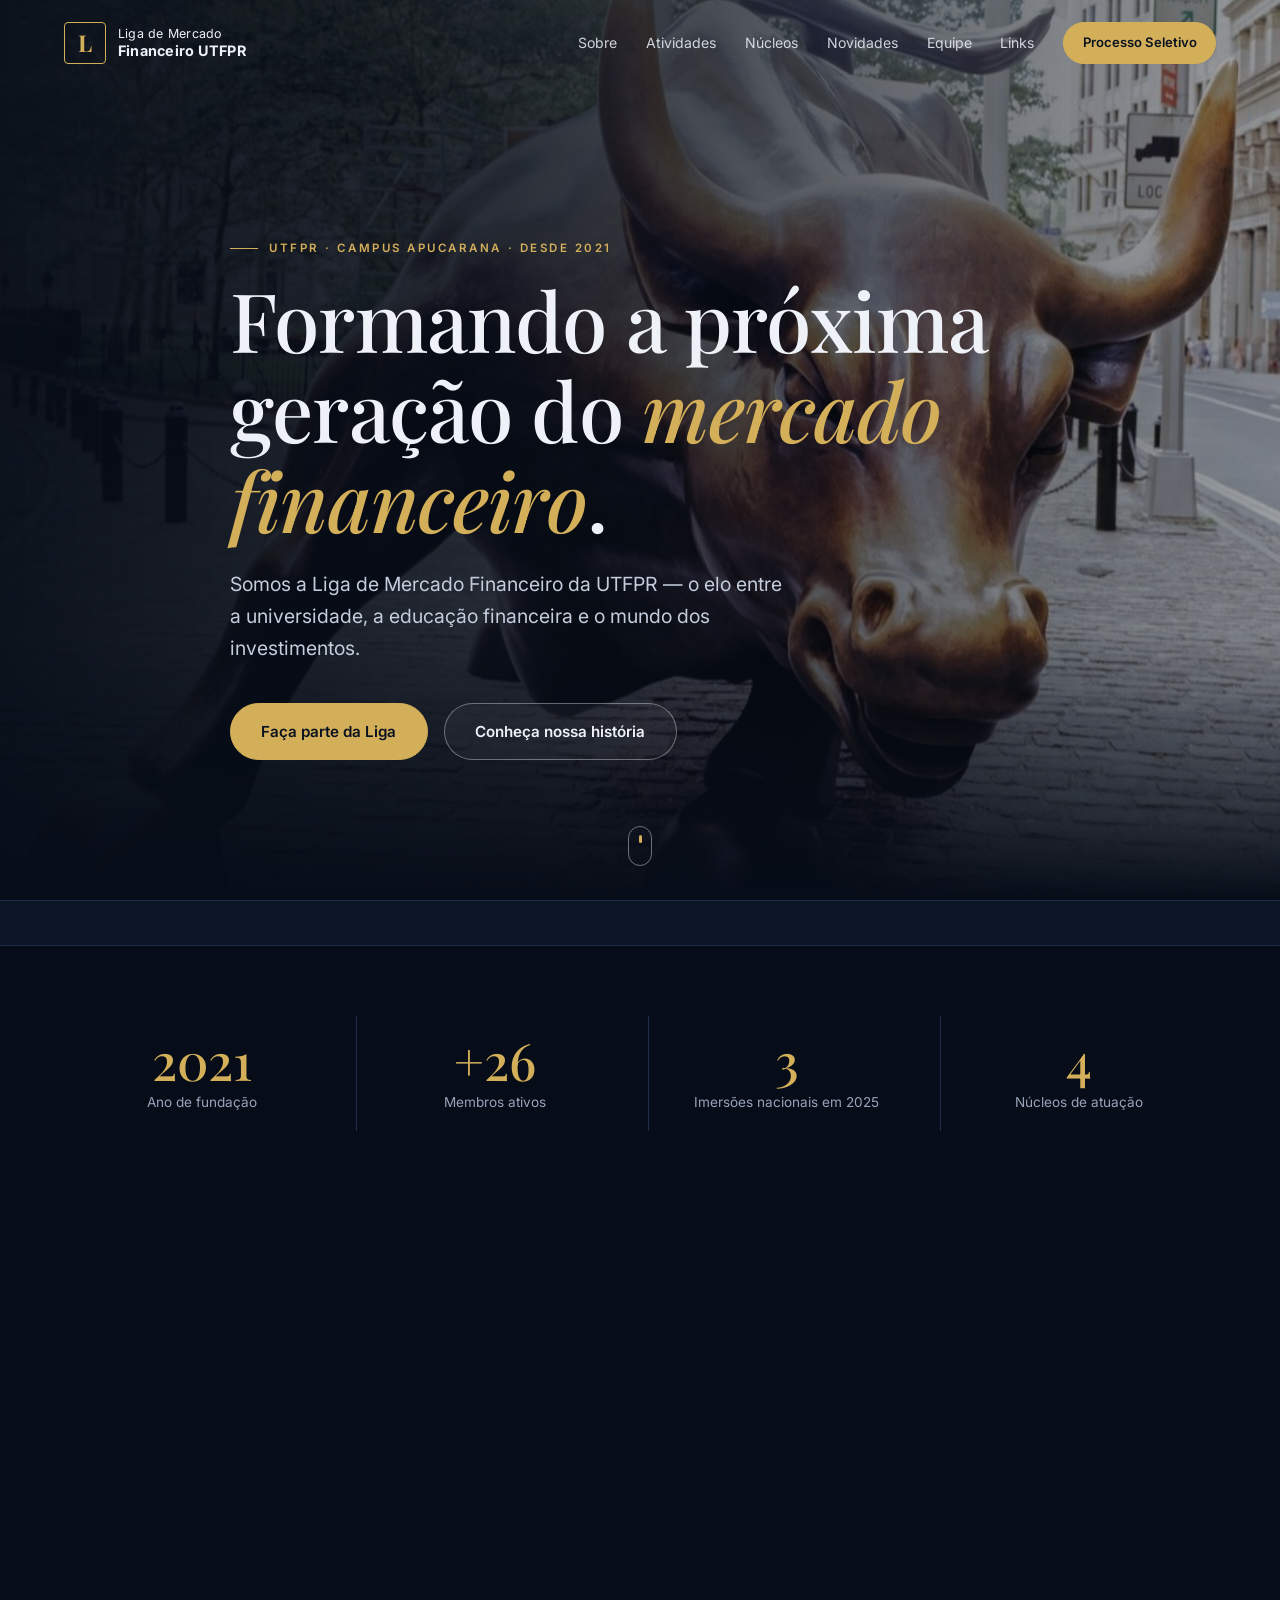
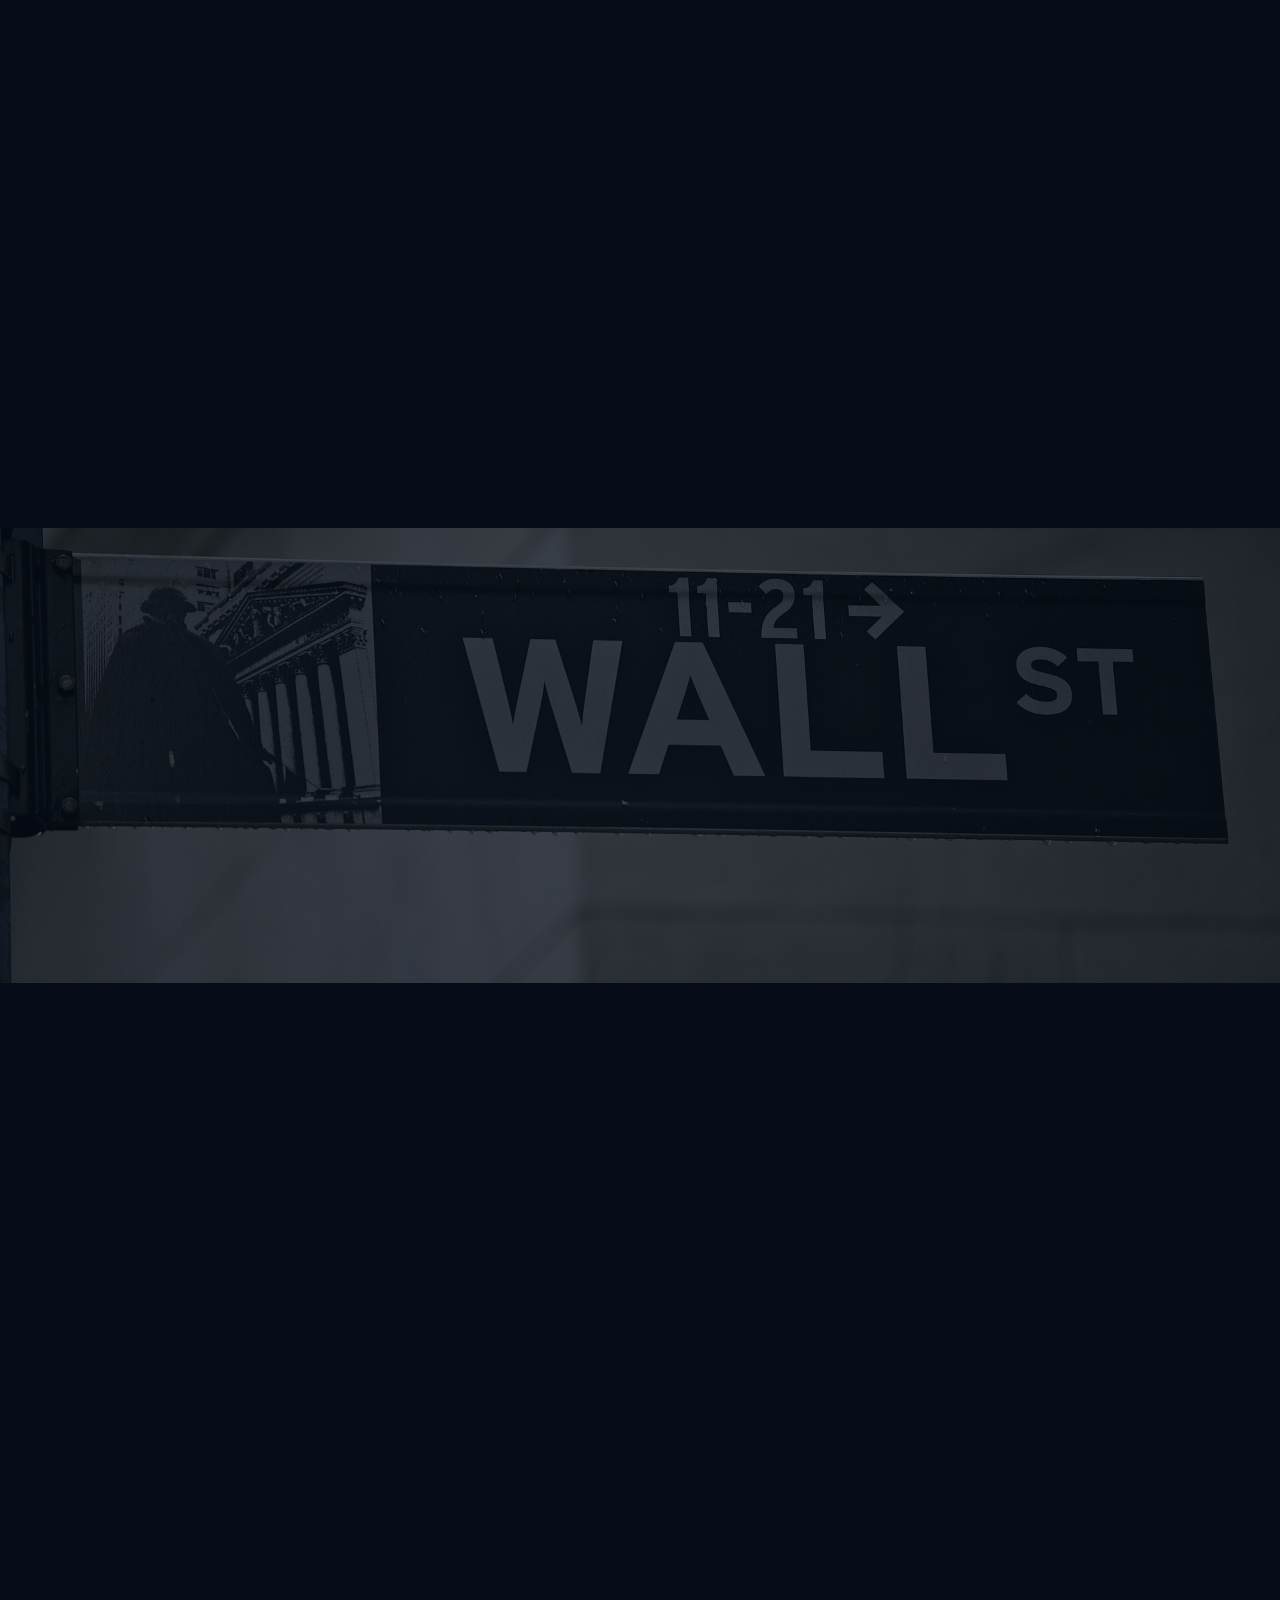
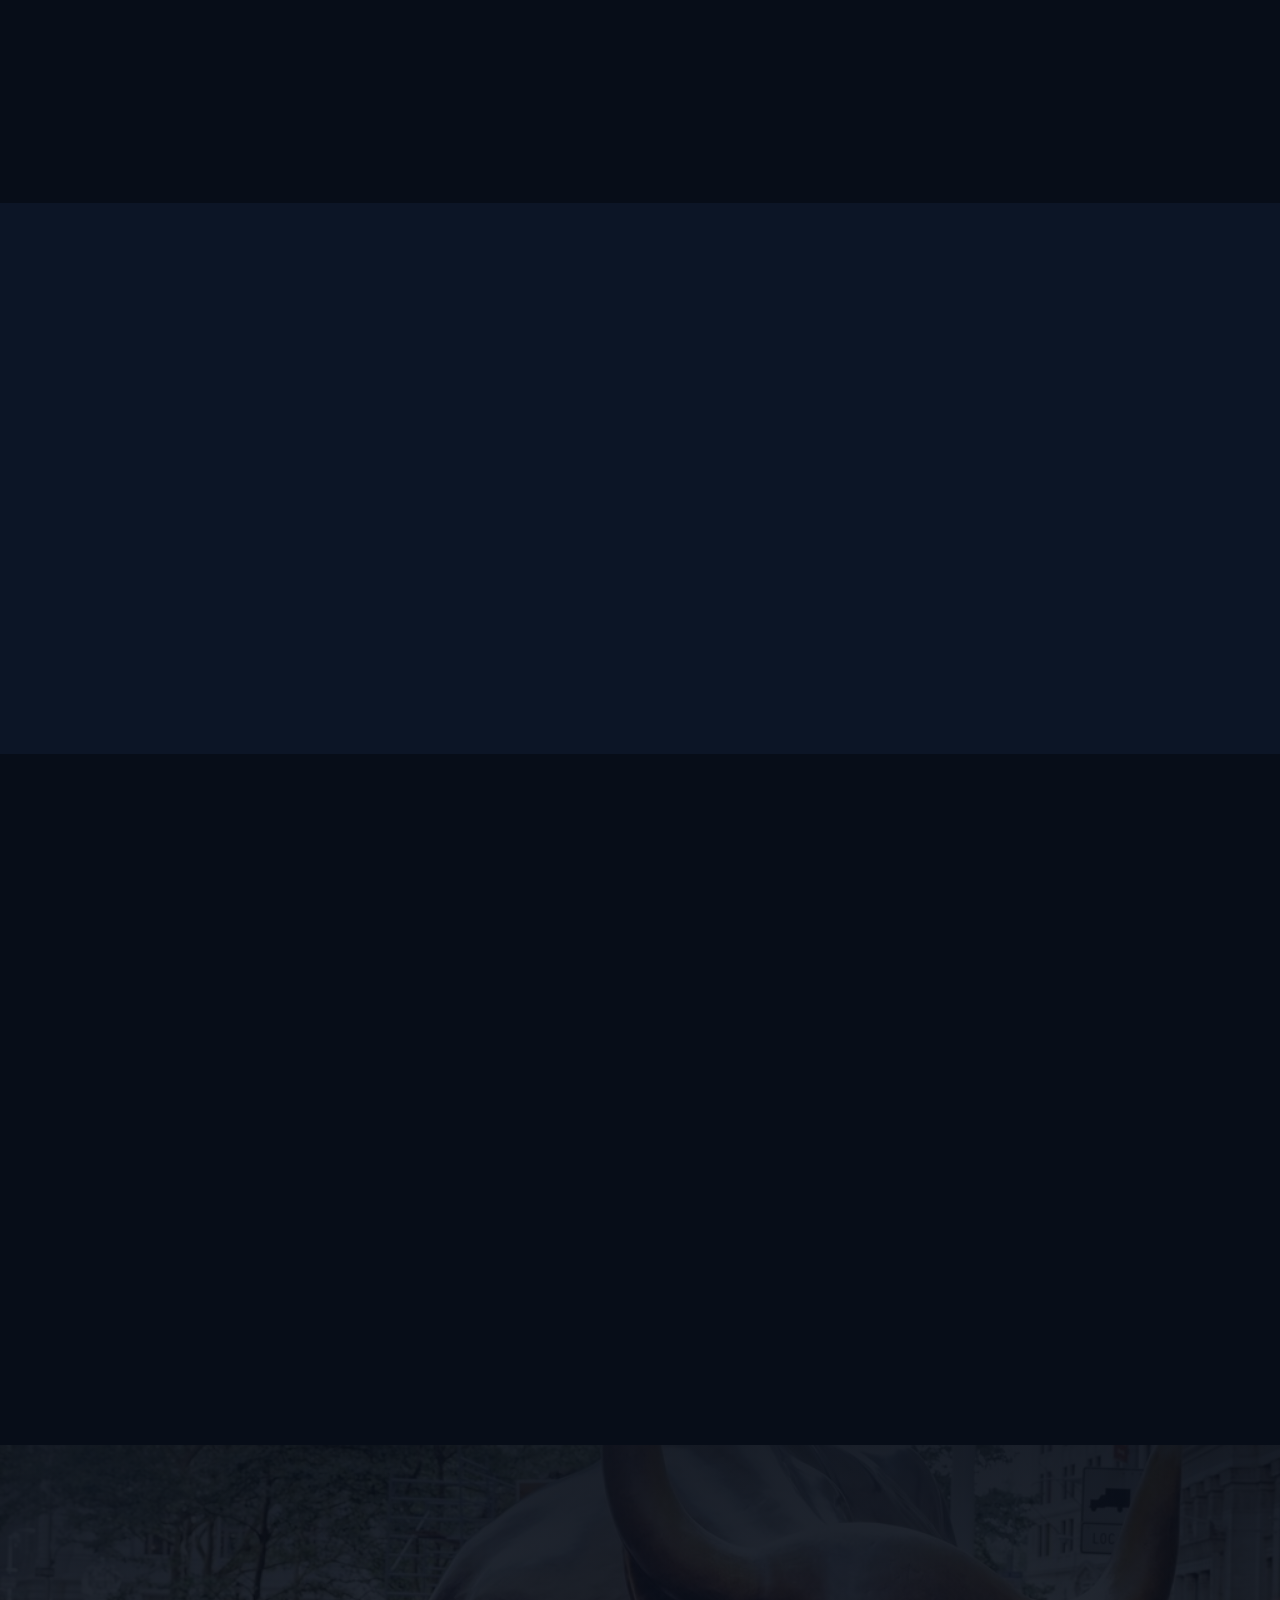
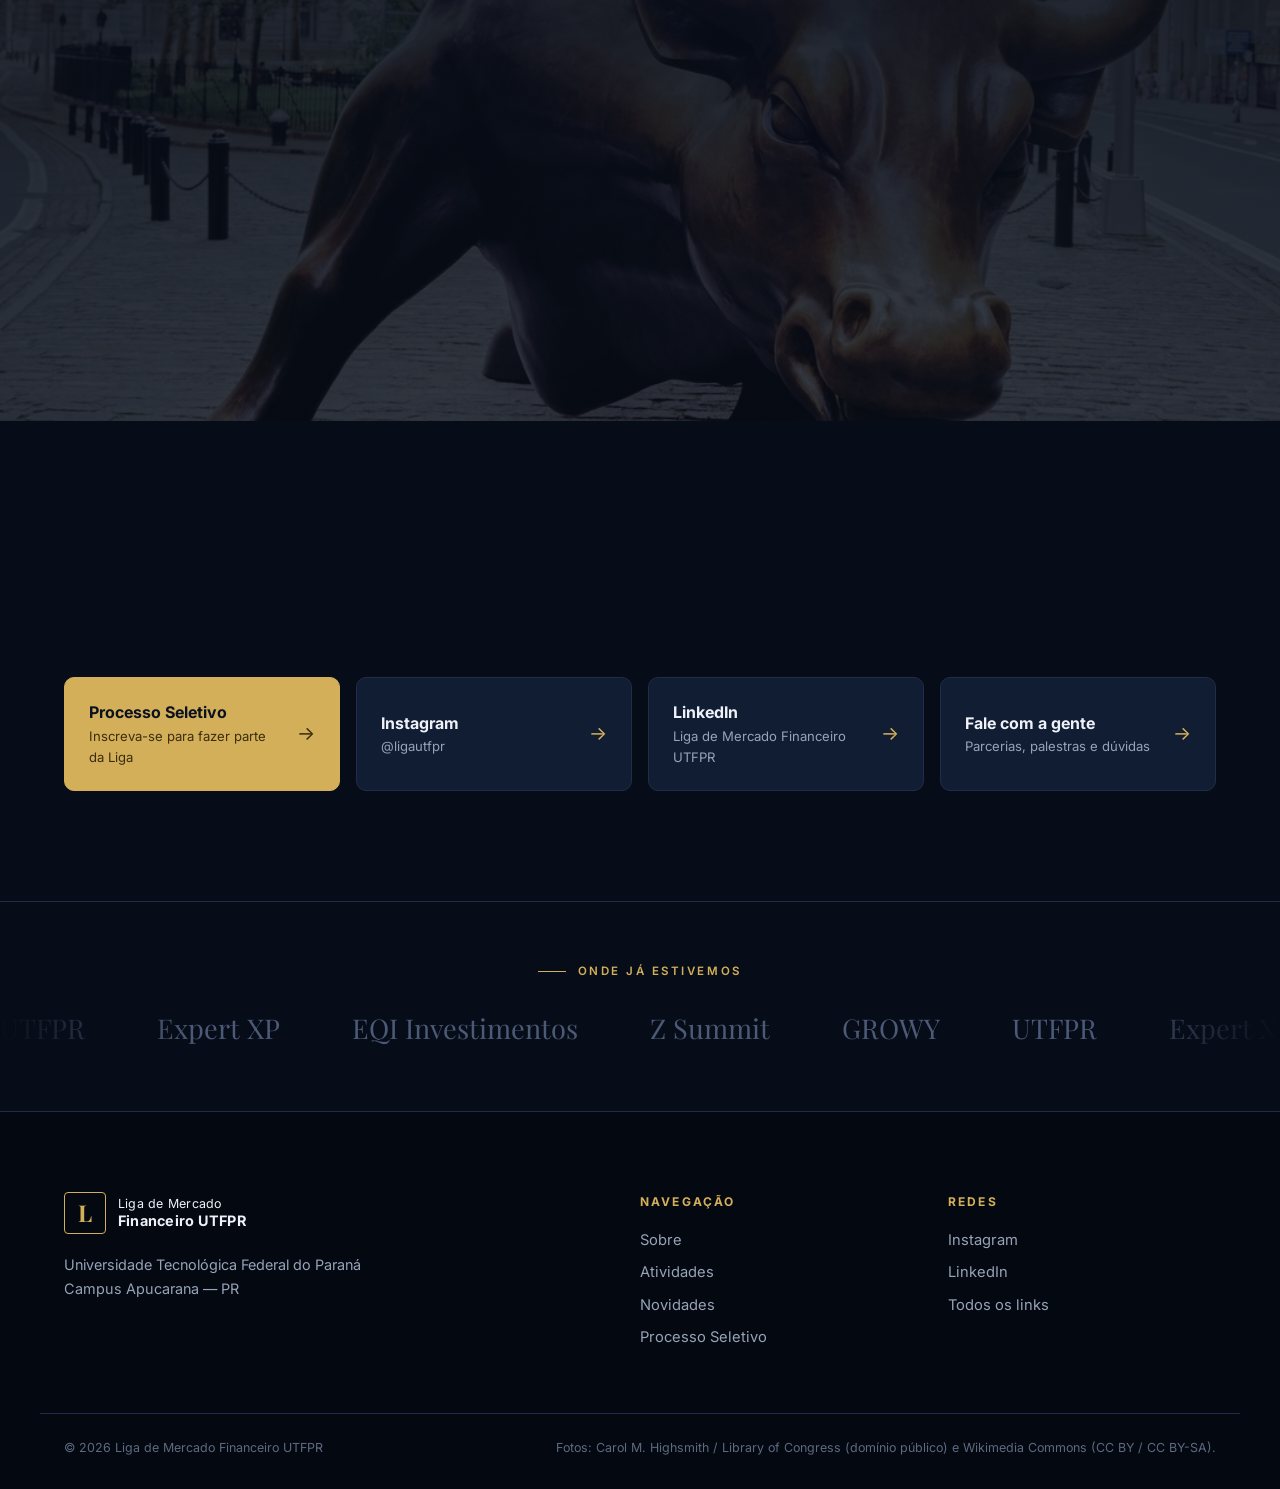
==== index.html @ d90d137b "feat: add site configuration, main functionality, and styling - Introduced a new configuration file " ====
<!DOCTYPE html>
<html lang="pt-BR">
<head>
<meta charset="UTF-8">
<meta name="viewport" content="width=device-width, initial-scale=1.0">
<title>Liga de Mercado Financeiro UTFPR</title>
<meta name="description" content="Liga de Mercado Financeiro da UTFPR Apucarana — o elo entre a universidade, a educação financeira e os investimentos.">
<meta property="og:title" content="Liga de Mercado Financeiro UTFPR">
<meta property="og:description" content="O elo entre a universidade, a educação financeira e os investimentos.">
<meta property="og:image" content="img/touro.jpg">
<link rel="preconnect" href="https://fonts.googleapis.com">
<link href="https://fonts.googleapis.com/css2?family=Inter:wght@300;400;500;600;700&family=Playfair+Display:ital,wght@0,500;0,700;1,500&display=swap" rel="stylesheet">
<link rel="stylesheet" href="style.css">
</head>
<body>

<!-- ============ NAV ============ -->
<header class="nav" id="nav">
  <div class="container nav-inner">
    <a href="#inicio" class="logo"><span class="logo-mark">L</span><span class="logo-text">Liga de Mercado<br><strong>Financeiro UTFPR</strong></span></a>
    <nav class="links" id="menu">
      <a href="#sobre">Sobre</a>
      <a href="#atividades">Atividades</a>
      <a href="#nucleos">Núcleos</a>
      <a href="#novidades">Novidades</a>
      <a href="#equipe">Equipe</a>
      <a href="#links">Links</a>
      <a href="#processo" class="btn btn-sm">Processo Seletivo</a>
    </nav>
    <button class="menu-btn" aria-label="Abrir menu" id="menuBtn"><span></span><span></span><span></span></button>
  </div>
</header>

<!-- ============ HERO ============ -->
<section class="hero" id="inicio">
  <div class="hero-bg" style="background-image:url(img/touro.jpg)"></div>
  <div class="hero-overlay"></div>
  <div class="container hero-content">
    <p class="eyebrow fade-up">UTFPR · Campus Apucarana · Desde 2021</p>
    <h1 class="fade-up d1">Formando a próxima geração do <em>mercado financeiro</em>.</h1>
    <p class="lead fade-up d2">Somos a Liga de Mercado Financeiro da UTFPR — o elo entre a universidade, a educação financeira e o mundo dos investimentos.</p>
    <div class="hero-cta fade-up d3">
      <a href="#processo" class="btn">Faça parte da Liga</a>
      <a href="#sobre" class="btn btn-ghost">Conheça nossa história</a>
    </div>
  </div>
  <a href="#sobre" class="scroll-hint" aria-label="Rolar para baixo"><span></span></a>
</section>

<!-- Cotações reais (TradingView) -->
<div class="ticker">
  <div class="tradingview-widget-container">
    <div class="tradingview-widget-container__widget"></div>
    <script type="text/javascript" src="https://s3.tradingview.com/external-embedding/embed-widget-ticker-tape.js" async>
    {
      "symbols": [
        {"proName": "BMFBOVESPA:IBOV", "title": "Ibovespa"},
        {"proName": "FX_IDC:USDBRL", "title": "Dólar"},
        {"proName": "FOREXCOM:SPXUSD", "title": "S&P 500"},
        {"proName": "FOREXCOM:NSXUSD", "title": "Nasdaq 100"},
        {"proName": "BMFBOVESPA:PETR4", "title": "PETR4"},
        {"proName": "BMFBOVESPA:VALE3", "title": "VALE3"},
        {"proName": "BMFBOVESPA:ITUB4", "title": "ITUB4"},
        {"proName": "BITSTAMP:BTCUSD", "title": "Bitcoin"}
      ],
      "showSymbolLogo": true,
      "colorTheme": "dark",
      "isTransparent": true,
      "displayMode": "adaptive",
      "locale": "br"
    }
    </script>
  </div>
</div>

<!-- ============ NÚMEROS ============ -->
<section class="stats">
  <div class="container stats-grid">
    <div class="stat"><strong data-count="2021">2021</strong><span>Ano de fundação</span></div>
    <div class="stat"><strong data-count="26" data-prefix="+">+26</strong><span>Membros ativos</span></div>
    <div class="stat"><strong data-count="3">3</strong><span>Imersões nacionais em 2025</span></div>
    <div class="stat"><strong data-count="4">4</strong><span>Núcleos de atuação</span></div>
  </div>
</section>

<!-- ============ SOBRE ============ -->
<section id="sobre" class="section">
  <div class="container about">
    <div class="about-img reveal">
      <img src="img/nyse.jpg" alt="Fachada da Bolsa de Valores de Nova York" loading="lazy">
      <div class="about-badge"><strong>2021</strong><span>fundada na UTFPR Apucarana</span></div>
    </div>
    <div class="reveal">
      <p class="eyebrow">Quem somos</p>
      <h2>Uma ponte entre a sala de aula e o mercado.</h2>
      <p class="muted">A Liga de Mercado Financeiro UTFPR é um projeto de ensino da Universidade Tecnológica Federal do Paraná, campus Apucarana. Reunimos estudantes de diferentes cursos com um objetivo em comum: entender, na prática, como funciona o mercado financeiro e levar educação financeira para mais pessoas.</p>
      <div class="mvv">
        <div class="mvv-item"><span class="mvv-n">01</span><div><h3>Missão</h3><p>Disseminar a educação financeira e o mercado financeiro para a comunidade acadêmica.</p></div></div>
        <div class="mvv-item"><span class="mvv-n">02</span><div><h3>Visão</h3><p>Ser referência entre as ligas universitárias de mercado financeiro do Paraná.</p></div></div>
        <div class="mvv-item"><span class="mvv-n">03</span><div><h3>Valores</h3><p>Crescimento, excelência com simplicidade, profissionalismo, responsabilidade social, motivação, comprometimento, respeito e organização.</p></div></div>
      </div>
    </div>
  </div>
</section>

<!-- ============ FAIXA COM FOTO ============ -->
<section class="banner" style="background-image:url(img/wallstreet.jpg)">
  <div class="banner-overlay"></div>
  <div class="container banner-inner reveal">
    <blockquote>“O investimento em conhecimento paga os melhores juros.”</blockquote>
    <cite>— Benjamin Franklin</cite>
  </div>
</section>

<!-- ============ ATIVIDADES ============ -->
<section id="atividades" class="section">
  <div class="container">
    <div class="section-head reveal">
      <p class="eyebrow">O que fazemos</p>
      <h2>Atividades</h2>
      <p class="muted">Da teoria às maiores mesas do país: uma formação completa para quem quer construir carreira no mercado.</p>
    </div>
    <div class="activities">
      <article class="activity reveal" style="--img:url(img/b3-trading.jpg)">
        <div class="activity-body"><span class="tag">Formação</span><h3>Capacitações internas</h3><p>Aulas e workshops de valuation, renda fixa, análise técnica e macroeconomia.</p></div>
      </article>
      <article class="activity reveal" style="--img:url(img/b3.jpg)">
        <div class="activity-body"><span class="tag">Imersões</span><h3>Eventos e visitas</h3><p>Expert XP, Z Summit, imersão na EQI Investimentos e muito mais.</p></div>
      </article>
      <article class="activity reveal" style="--img:url(img/nyse.jpg)">
        <div class="activity-body"><span class="tag">Comunidade</span><h3>Educação financeira</h3><p>Palestras e conteúdos abertos para a comunidade acadêmica e a sociedade.</p></div>
      </article>
    </div>
  </div>
</section>

<!-- ============ NÚCLEOS ============ -->
<section id="nucleos" class="section alt">
  <div class="container">
    <div class="section-head reveal">
      <p class="eyebrow">Estrutura</p>
      <h2>Núcleos de trabalho</h2>
      <p class="muted">A cada semestre, os membros se dividem em núcleos que desenvolvem projetos práticos.</p>
    </div>
    <div class="grid4">
      <div class="card reveal"><div class="card-icon"><svg viewBox="0 0 24 24"><path d="M3 3v18h18M7 15l4-4 3 3 5-6"/></svg></div><h3>Equity Research</h3><p>Análise fundamentalista e valuation de empresas listadas na B3.</p></div>
      <div class="card reveal"><div class="card-icon"><svg viewBox="0 0 24 24"><circle cx="12" cy="12" r="9"/><path d="M3 12h18M12 3a14 14 0 0 1 0 18M12 3a14 14 0 0 0 0 18"/></svg></div><h3>Macro &amp; Renda Fixa</h3><p>Cenário econômico, juros, inflação e títulos públicos e privados.</p></div>
      <div class="card reveal"><div class="card-icon"><svg viewBox="0 0 24 24"><path d="M2 7l10-4 10 4-10 4L2 7z"/><path d="M6 9v5c0 2 3 3 6 3s6-1 6-3V9"/></svg></div><h3>Educação Financeira</h3><p>Conteúdos e palestras para levar finanças a mais pessoas.</p></div>
      <div class="card reveal"><div class="card-icon"><svg viewBox="0 0 24 24"><path d="M3 11v2a1 1 0 0 0 1 1h2l5 4V6L6 10H4a1 1 0 0 0-1 1z"/><path d="M16 8a5 5 0 0 1 0 8M19 5a9 9 0 0 1 0 14"/></svg></div><h3>Marketing &amp; Eventos</h3><p>Comunicação da Liga, redes sociais e organização de eventos.</p></div>
    </div>
  </div>
</section>

<!-- ============ NOVIDADES (LinkedIn automático) ============ -->
<section id="novidades" class="section">
  <div class="container">
    <div class="section-head row reveal">
      <div>
        <p class="eyebrow">Novidades</p>
        <h2>Últimas do LinkedIn</h2>
      </div>
      <a href="https://www.linkedin.com/company/ligafinanceira/" target="_blank" rel="noopener" class="link-arrow">Ver no LinkedIn →</a>
    </div>
    <div id="linkedin-feed" class="news"></div>
  </div>
</section>

<!-- ============ INSTAGRAM (automático) ============ -->
<section id="instagram" class="section alt">
  <div class="container">
    <div class="section-head row reveal">
      <div>
        <p class="eyebrow">@ligautfpr</p>
        <h2>No Instagram</h2>
      </div>
      <a href="https://www.instagram.com/ligautfpr/" target="_blank" rel="noopener" class="link-arrow">Seguir no Instagram →</a>
    </div>
    <div id="instagram-feed" class="insta"></div>
  </div>
</section>

<!-- ============ EQUIPE ============ -->
<section id="equipe" class="section">
  <div class="container">
    <div class="section-head reveal">
      <p class="eyebrow">Pessoas</p>
      <h2>Nossa equipe</h2>
      <p class="muted">Mais de 26 estudantes de diferentes cursos da UTFPR construindo a Liga juntos.</p>
    </div>
    <div id="team-photo"></div>
    <div id="team" class="team"></div>
  </div>
</section>

<!-- ============ PROCESSO SELETIVO ============ -->
<section id="processo" class="cta" style="background-image:url(img/touro.jpg)">
  <div class="cta-overlay"></div>
  <div class="container cta-inner reveal">
    <p class="eyebrow">Processo Seletivo</p>
    <h2>Quer fazer parte da Liga?</h2>
    <p>Aberto a alunos de todos os cursos da UTFPR. Desenvolva-se, construa networking e dê o primeiro passo rumo ao mercado financeiro.</p>
    <a href="#" id="cta-processo" class="btn" target="_blank" rel="noopener">Quero me inscrever</a>
  </div>
</section>

<!-- ============ LINKS (substitui o Beacons) ============ -->
<section id="links" class="section">
  <div class="container">
    <div class="section-head reveal">
      <p class="eyebrow">Acesso rápido</p>
      <h2>Links da Liga</h2>
    </div>
    <div id="links-list" class="link-grid"></div>
  </div>
</section>

<!-- ============ PARCEIROS ============ -->
<section class="partners-strip">
  <p class="eyebrow center">Onde já estivemos</p>
  <div class="marquee"><div class="marquee-track">
    <span>UTFPR</span><span>Expert XP</span><span>EQI Investimentos</span><span>Z Summit</span><span>GROWY</span>
    <span>UTFPR</span><span>Expert XP</span><span>EQI Investimentos</span><span>Z Summit</span><span>GROWY</span>
  </div></div>
</section>

<!-- ============ FOOTER ============ -->
<footer class="footer">
  <div class="container footer-grid">
    <div>
      <a href="#inicio" class="logo"><span class="logo-mark">L</span><span class="logo-text">Liga de Mercado<br><strong>Financeiro UTFPR</strong></span></a>
      <p>Universidade Tecnológica Federal do Paraná<br>Campus Apucarana — PR</p>
    </div>
    <div>
      <h4>Navegação</h4>
      <a href="#sobre">Sobre</a><a href="#atividades">Atividades</a><a href="#novidades">Novidades</a><a href="#processo">Processo Seletivo</a>
    </div>
    <div>
      <h4>Redes</h4>
      <a href="https://www.instagram.com/ligautfpr/" target="_blank" rel="noopener">Instagram</a>
      <a href="https://www.linkedin.com/company/ligafinanceira/" target="_blank" rel="noopener">LinkedIn</a>
      <a href="links.html">Todos os links</a>
    </div>
  </div>
  <div class="container copy">
    <span>© <span id="y"></span> Liga de Mercado Financeiro UTFPR</span>
    <span class="credits">Fotos: Carol M. Highsmith / Library of Congress (domínio público) e Wikimedia Commons (CC BY / CC BY-SA).</span>
  </div>
</footer>

<script src="js/config.js"></script>
<script src="js/main.js"></script>
</body>
</html>
---- style.css ----
:root{
  --bg:#070d18; --bg2:#0c1526; --card:#111d33; --line:#1f2d4a;
  --text:#eef2f8; --muted:#97a3b9; --gold:#d4af5a; --gold2:#b8913a;
  --radius:10px; --ease:cubic-bezier(.2,.7,.2,1);
}
*{box-sizing:border-box;margin:0;padding:0}
html{scroll-behavior:smooth}
body{font-family:Inter,system-ui,sans-serif;background:var(--bg);color:var(--text);line-height:1.65;overflow-x:hidden;-webkit-font-smoothing:antialiased}
img{max-width:100%;display:block}
a{color:inherit;text-decoration:none}
.container{max-width:1200px;margin:0 auto;padding:0 24px}
h1,h2{font-family:"Playfair Display",Georgia,serif;font-weight:500;line-height:1.1;letter-spacing:-.01em}
h1 em,h2 em{color:var(--gold);font-style:italic}
h2{font-size:clamp(2rem,4.2vw,3.1rem);margin-bottom:1.2rem}
h3{font-size:1.12rem;font-weight:600;margin-bottom:.4rem}
.muted{color:var(--muted)}
.eyebrow{display:inline-flex;align-items:center;gap:.7rem;text-transform:uppercase;letter-spacing:.22em;font-size:.72rem;color:var(--gold);font-weight:600;margin-bottom:1rem}
.eyebrow::before{content:"";width:28px;height:1px;background:var(--gold)}
.eyebrow.center{display:flex;justify-content:center}
.btn{display:inline-flex;align-items:center;gap:.5rem;background:var(--gold);color:#0a1220;font-weight:600;font-size:.95rem;padding:.95rem 1.9rem;border-radius:999px;border:1px solid var(--gold);transition:.3s var(--ease)}
.btn:hover{background:transparent;color:var(--gold);transform:translateY(-2px)}
.btn-ghost{background:rgba(255,255,255,.04);color:var(--text);border-color:rgba(255,255,255,.35);backdrop-filter:blur(6px)}
.btn-ghost:hover{border-color:var(--gold)}
.btn-sm{padding:.55rem 1.15rem;font-size:.82rem}
.link-arrow{color:var(--gold);font-weight:500;white-space:nowrap}
.link-arrow:hover{text-decoration:underline}

/* NAV */
.nav{position:fixed;inset:0 0 auto;z-index:100;padding:22px 0;transition:.35s var(--ease)}
.nav.scrolled{background:rgba(7,13,24,.88);backdrop-filter:blur(14px);padding:12px 0;border-bottom:1px solid var(--line)}
.nav-inner{display:flex;align-items:center;justify-content:space-between;gap:1rem}
.logo{display:flex;align-items:center;gap:.75rem;font-size:.78rem;line-height:1.2;letter-spacing:.02em}
.logo-mark{width:42px;height:42px;border:1.5px solid var(--gold);color:var(--gold);display:grid;place-items:center;font-family:"Playfair Display";font-size:1.45rem;font-weight:700;border-radius:4px}
.logo-text strong{font-weight:700;font-size:.9rem}
.links{display:flex;gap:1.8rem;align-items:center;font-size:.88rem}
.links a:not(.btn){position:relative;opacity:.85}
.links a:not(.btn)::after{content:"";position:absolute;left:0;bottom:-4px;width:0;height:1px;background:var(--gold);transition:.3s}
.links a:not(.btn):hover{opacity:1}
.links a:not(.btn):hover::after{width:100%}
.menu-btn{display:none;background:none;border:0;cursor:pointer;width:32px;height:24px;position:relative}
.menu-btn span{position:absolute;left:0;width:100%;height:2px;background:var(--text);transition:.3s}
.menu-btn span:nth-child(1){top:2px}.menu-btn span:nth-child(2){top:11px}.menu-btn span:nth-child(3){top:20px}
.menu-open .menu-btn span:nth-child(1){top:11px;transform:rotate(45deg)}
.menu-open .menu-btn span:nth-child(2){opacity:0}
.menu-open .menu-btn span:nth-child(3){top:11px;transform:rotate(-45deg)}

/* HERO */
.hero{min-height:100vh;min-height:100svh;display:flex;align-items:center;position:relative;overflow:hidden}
.hero-bg{position:absolute;inset:-5%;background-size:cover;background-position:65% center;animation:zoom 22s ease-out forwards;will-change:transform}
@keyframes zoom{from{transform:scale(1.12)}to{transform:scale(1)}}
.hero-overlay{position:absolute;inset:0;background:linear-gradient(90deg,rgba(7,13,24,.97) 0%,rgba(7,13,24,.85) 40%,rgba(7,13,24,.35) 100%),linear-gradient(0deg,var(--bg) 0%,transparent 30%)}
.hero-content{position:relative;padding-top:90px;max-width:1200px}
.hero h1{font-size:clamp(2.6rem,6.4vw,5.2rem);max-width:820px;margin-bottom:1.5rem}
.lead{font-size:clamp(1.02rem,1.6vw,1.22rem);color:#c4cddc;max-width:560px;margin-bottom:2.4rem}
.hero-cta{display:flex;gap:1rem;flex-wrap:wrap}
.fade-up{opacity:0;transform:translateY(24px);animation:up 1s var(--ease) forwards}
.d1{animation-delay:.15s}.d2{animation-delay:.3s}.d3{animation-delay:.45s}
@keyframes up{to{opacity:1;transform:none}}
.scroll-hint{position:absolute;bottom:34px;left:50%;transform:translateX(-50%);width:24px;height:40px;border:1.5px solid rgba(255,255,255,.4);border-radius:14px}
.scroll-hint span{position:absolute;left:50%;top:8px;width:3px;height:8px;margin-left:-1.5px;background:var(--gold);border-radius:2px;animation:sh 1.8s infinite}
@keyframes sh{0%{opacity:0;transform:translateY(0)}40%{opacity:1}100%{opacity:0;transform:translateY(14px)}}

.ticker{background:var(--bg2);border-block:1px solid var(--line);min-height:46px}

/* STATS */
.stats{padding:70px 0 40px}
.stats-grid{display:grid;grid-template-columns:repeat(4,1fr);gap:1rem}
.stat{text-align:center;padding:1rem;border-left:1px solid var(--line)}
.stat:first-child{border-left:0}
.stat strong{display:block;font-family:"Playfair Display";font-size:clamp(2.2rem,4vw,3.2rem);font-weight:500;color:var(--gold);line-height:1.1}
.stat span{color:var(--muted);font-size:.85rem}

/* SECTIONS */
.section{padding:110px 0}
.section.alt{background:var(--bg2)}
.section-head{max-width:640px;margin-bottom:3rem}
.section-head.row{max-width:none;display:flex;justify-content:space-between;align-items:flex-end;gap:1rem;flex-wrap:wrap}
.section-head.row h2{margin-bottom:0}

/* SOBRE */
.about{display:grid;grid-template-columns:1fr 1.05fr;gap:5rem;align-items:center}
.about-img{position:relative}
.about-img img{border-radius:var(--radius);aspect-ratio:4/5;object-fit:cover;width:100%;filter:saturate(.85)}
.about-img::before{content:"";position:absolute;inset:-18px 18px 18px -18px;border:1px solid var(--gold);border-radius:var(--radius);z-index:-1;opacity:.5}
.about-badge{position:absolute;right:-24px;bottom:40px;background:var(--gold);color:#0a1220;padding:1.2rem 1.5rem;border-radius:var(--radius);box-shadow:0 20px 40px rgba(0,0,0,.4)}
.about-badge strong{display:block;font-family:"Playfair Display";font-size:2rem;line-height:1}
.about-badge span{font-size:.8rem;font-weight:500}
.mvv{margin-top:2.2rem;display:grid;gap:1.4rem}
.mvv-item{display:flex;gap:1.2rem;padding-top:1.4rem;border-top:1px solid var(--line)}
.mvv-n{font-family:"Playfair Display";color:var(--gold);font-size:1.1rem}
.mvv-item p{color:var(--muted);font-size:.95rem}

/* BANNER */
.banner{position:relative;padding:150px 0;background-size:cover;background-position:center 55%;text-align:center}
.banner-overlay{position:absolute;inset:0;background:rgba(7,13,24,.78)}
.banner-inner{position:relative}
.banner blockquote{font-family:"Playfair Display";font-style:italic;font-size:clamp(1.6rem,3.6vw,2.7rem);max-width:860px;margin:0 auto 1rem;line-height:1.3}
.banner cite{color:var(--gold);font-style:normal;letter-spacing:.1em;font-size:.85rem;text-transform:uppercase}

/* ATIVIDADES */
.activities{display:grid;grid-template-columns:repeat(3,1fr);gap:1.4rem}
.activity{position:relative;min-height:440px;border-radius:var(--radius);overflow:hidden;display:flex;align-items:flex-end;isolation:isolate}
.activity::before{content:"";position:absolute;inset:0;background:var(--img) center/cover;transition:transform .8s var(--ease);z-index:-2}
.activity::after{content:"";position:absolute;inset:0;background:linear-gradient(0deg,rgba(7,13,24,.97) 15%,rgba(7,13,24,.2) 70%);z-index:-1}
.activity:hover::before{transform:scale(1.07)}
.activity-body{padding:2rem}
.activity-body p{color:#c0c9d8;font-size:.93rem}
.tag{display:inline-block;font-size:.7rem;letter-spacing:.15em;text-transform:uppercase;color:var(--gold);border:1px solid rgba(212,175,90,.5);padding:.25rem .7rem;border-radius:999px;margin-bottom:.9rem}

/* NÚCLEOS */
.grid4{display:grid;grid-template-columns:repeat(4,1fr);gap:1.2rem}
.card{background:var(--card);border:1px solid var(--line);padding:2rem 1.7rem;border-radius:var(--radius);transition:.4s var(--ease)}
.card:hover{transform:translateY(-6px);border-color:rgba(212,175,90,.5);box-shadow:0 20px 40px rgba(0,0,0,.3)}
.card p{color:var(--muted);font-size:.93rem}
.card-icon{width:50px;height:50px;border-radius:12px;background:rgba(212,175,90,.1);display:grid;place-items:center;margin-bottom:1.3rem}
.card-icon svg{width:24px;height:24px;fill:none;stroke:var(--gold);stroke-width:1.6;stroke-linecap:round;stroke-linejoin:round}

/* NOVIDADES */
.news{display:grid;grid-template-columns:repeat(3,1fr);gap:1.4rem}
.news-card{background:var(--card);border:1px solid var(--line);border-radius:var(--radius);overflow:hidden;transition:.4s var(--ease);display:flex;flex-direction:column}
.news-card:hover{transform:translateY(-6px);border-color:rgba(212,175,90,.5)}
.news-card img{aspect-ratio:16/10;object-fit:cover;width:100%}
.news-body{padding:1.5rem;display:flex;flex-direction:column;gap:.4rem;flex:1}
.news-meta{display:flex;align-items:center;gap:.5rem;font-size:.78rem;color:var(--muted)}
.news-meta svg{width:16px;height:16px;fill:#0a66c2}
.news-body p{color:var(--muted);font-size:.92rem;flex:1}
.news-body .link-arrow{font-size:.88rem;margin-top:.6rem}
.news.widget{display:block}

/* INSTAGRAM */
.insta{display:grid;grid-template-columns:repeat(6,1fr);gap:.6rem}
.insta a{position:relative;aspect-ratio:1;overflow:hidden;border-radius:6px;background:var(--card)}
.insta img{width:100%;height:100%;object-fit:cover;transition:transform .6s var(--ease)}
.insta a::after{content:"";position:absolute;inset:0;background:rgba(7,13,24,.55) url("data:image/svg+xml,%3Csvg xmlns='http://www.w3.org/2000/svg' viewBox='0 0 24 24' fill='none' stroke='%23d4af5a' stroke-width='1.6'%3E%3Crect x='3' y='3' width='18' height='18' rx='5'/%3E%3Ccircle cx='12' cy='12' r='4'/%3E%3Ccircle cx='17.5' cy='6.5' r='.8' fill='%23d4af5a'/%3E%3C/svg%3E") center/32px no-repeat;opacity:0;transition:.3s}
.insta a:hover img{transform:scale(1.08)}
.insta a:hover::after{opacity:1}

/* EQUIPE */
.team-photo{border-radius:var(--radius);overflow:hidden;margin-bottom:3rem}
.team-photo img{width:100%;max-height:560px;object-fit:cover}
.team{display:grid;grid-template-columns:repeat(auto-fit,minmax(190px,1fr));gap:1.6rem}
.member{text-align:center}
.avatar{width:100%;aspect-ratio:1;border-radius:var(--radius);margin-bottom:1rem;background:linear-gradient(145deg,var(--card),#1a2a48);border:1px solid var(--line);display:grid;place-items:center;font-size:3rem;color:var(--gold);font-family:"Playfair Display";overflow:hidden;transition:.4s var(--ease)}
.avatar img{width:100%;height:100%;object-fit:cover;filter:grayscale(.3);transition:.4s}
.member:hover .avatar{border-color:var(--gold)}
.member:hover .avatar img{filter:none;transform:scale(1.04)}
.member h4{font-size:1rem;font-weight:600}
.member span{color:var(--gold);font-size:.82rem}

/* CTA */
.cta{position:relative;padding:150px 0;background-size:cover;background-position:center 40%;text-align:center}
.cta-overlay{position:absolute;inset:0;background:linear-gradient(180deg,rgba(7,13,24,.92),rgba(7,13,24,.8))}
.cta-inner{position:relative;max-width:720px}
.cta-inner .eyebrow{justify-content:center}
.cta p{color:#c4cddc;margin-bottom:2rem}

/* LINKS */
.link-grid{display:grid;grid-template-columns:repeat(auto-fit,minmax(260px,1fr));gap:1rem}
.link-item{display:flex;align-items:center;justify-content:space-between;gap:1rem;background:var(--card);border:1px solid var(--line);padding:1.3rem 1.5rem;border-radius:var(--radius);transition:.3s var(--ease)}
.link-item:hover{border-color:var(--gold);transform:translateY(-3px)}
.link-item small{display:block;color:var(--muted);font-size:.82rem}
.link-item .arrow{color:var(--gold);font-size:1.2rem;transition:.3s}
.link-item:hover .arrow{transform:translateX(4px)}
.link-item.featured{background:var(--gold);color:#0a1220;border-color:var(--gold)}
.link-item.featured small,.link-item.featured .arrow{color:#3a2d0e}

/* PARCEIROS */
.partners-strip{padding:60px 0;border-top:1px solid var(--line);overflow:hidden}
.marquee{overflow:hidden;mask-image:linear-gradient(90deg,transparent,#000 15%,#000 85%,transparent)}
.marquee-track{display:flex;gap:4.5rem;width:max-content;animation:mq 28s linear infinite;padding-top:.6rem}
.marquee-track span{font-family:"Playfair Display";font-size:1.7rem;color:#4b5a77;white-space:nowrap;transition:.3s}
.marquee-track span:hover{color:var(--gold)}
@keyframes mq{to{transform:translateX(-50%)}}

/* FOOTER */
.footer{background:#040810;padding:80px 0 30px;border-top:1px solid var(--line)}
.footer-grid{display:grid;grid-template-columns:2fr 1fr 1fr;gap:2.5rem}
.footer p{color:var(--muted);font-size:.9rem;margin-top:1.2rem}
.footer h4{color:var(--gold);margin-bottom:1rem;font-size:.75rem;text-transform:uppercase;letter-spacing:.18em}
.footer-grid a:not(.logo){display:block;color:var(--muted);margin-bottom:.5rem;font-size:.92rem}
.footer-grid a:not(.logo):hover{color:var(--gold)}
.copy{display:flex;justify-content:space-between;gap:1rem;flex-wrap:wrap;margin-top:3.5rem;padding-top:1.5rem;border-top:1px solid var(--line);font-size:.78rem;color:#5d6a82}

/* REVEAL */
.reveal{opacity:0;transform:translateY(36px);transition:opacity .9s var(--ease),transform .9s var(--ease)}
.reveal.in{opacity:1;transform:none}

/* RESPONSIVO */
@media(max-width:1000px){
  .about{grid-template-columns:1fr;gap:3.5rem}
  .about-img{max-width:520px}
  .about-badge{right:16px}
  .activities,.news{grid-template-columns:1fr 1fr}
  .grid4{grid-template-columns:1fr 1fr}
  .insta{grid-template-columns:repeat(3,1fr)}
  .footer-grid{grid-template-columns:1fr 1fr}
  .footer-grid>div:first-child{grid-column:1/-1}
  .menu-btn{display:block;z-index:2}
  .links{position:fixed;inset:0;flex-direction:column;justify-content:center;background:rgba(7,13,24,.98);gap:1.8rem;font-size:1.2rem;opacity:0;pointer-events:none;transition:.35s}
  .menu-open .links{opacity:1;pointer-events:auto}
  .banner{background-attachment:scroll}
}
@media(max-width:640px){
  .container{padding:0 16px}
  .section{padding:80px 0}
  .stats-grid{grid-template-columns:1fr 1fr;gap:1.5rem 0}
  .stat:nth-child(3){border-left:0}
  .activities,.news,.grid4{grid-template-columns:1fr}
  .activity{min-height:340px}
  .team{grid-template-columns:1fr 1fr;gap:1rem}
  .footer-grid{grid-template-columns:1fr}
  .about-img::before{display:none}
  .hero-overlay{background:linear-gradient(0deg,rgba(7,13,24,.98) 25%,rgba(7,13,24,.6) 100%)}
}
@media(prefers-reduced-motion:reduce){*{animation:none!important;transition:none!important}.reveal,.fade-up{opacity:1;transform:none}}
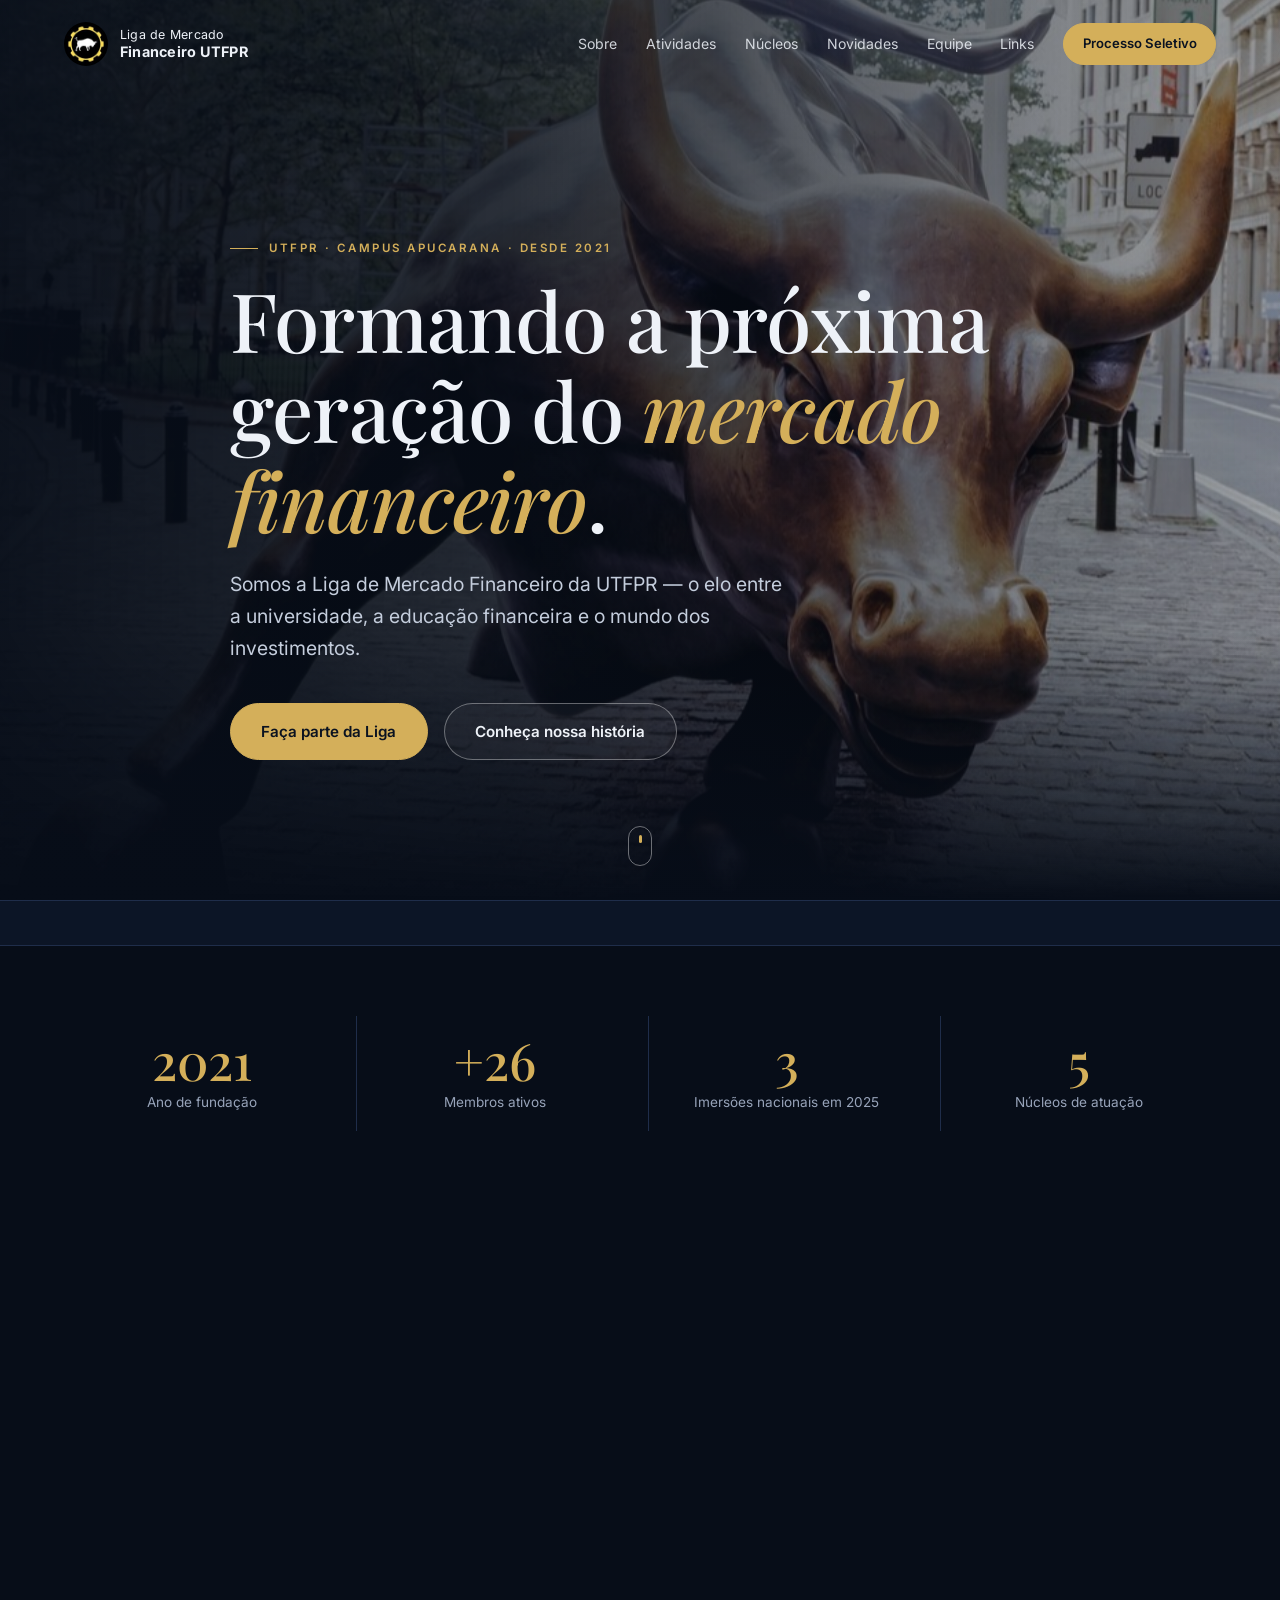
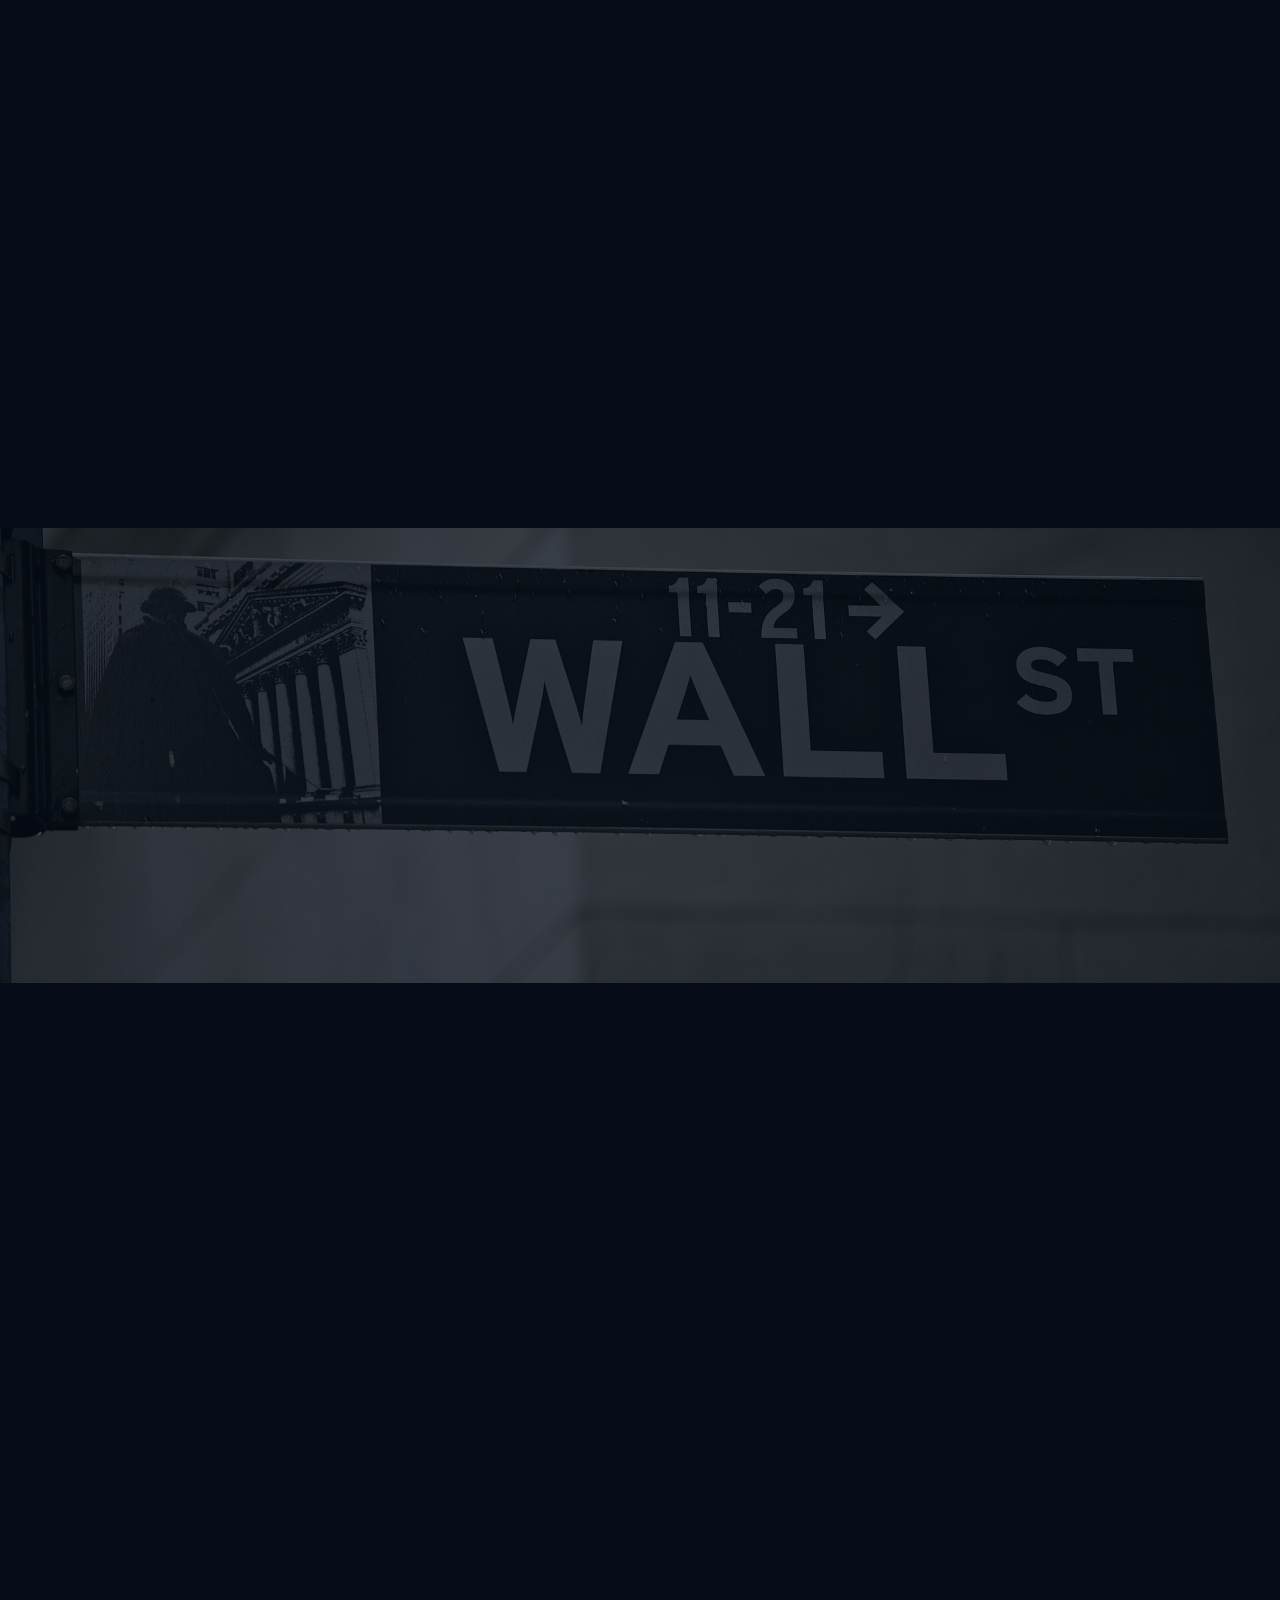
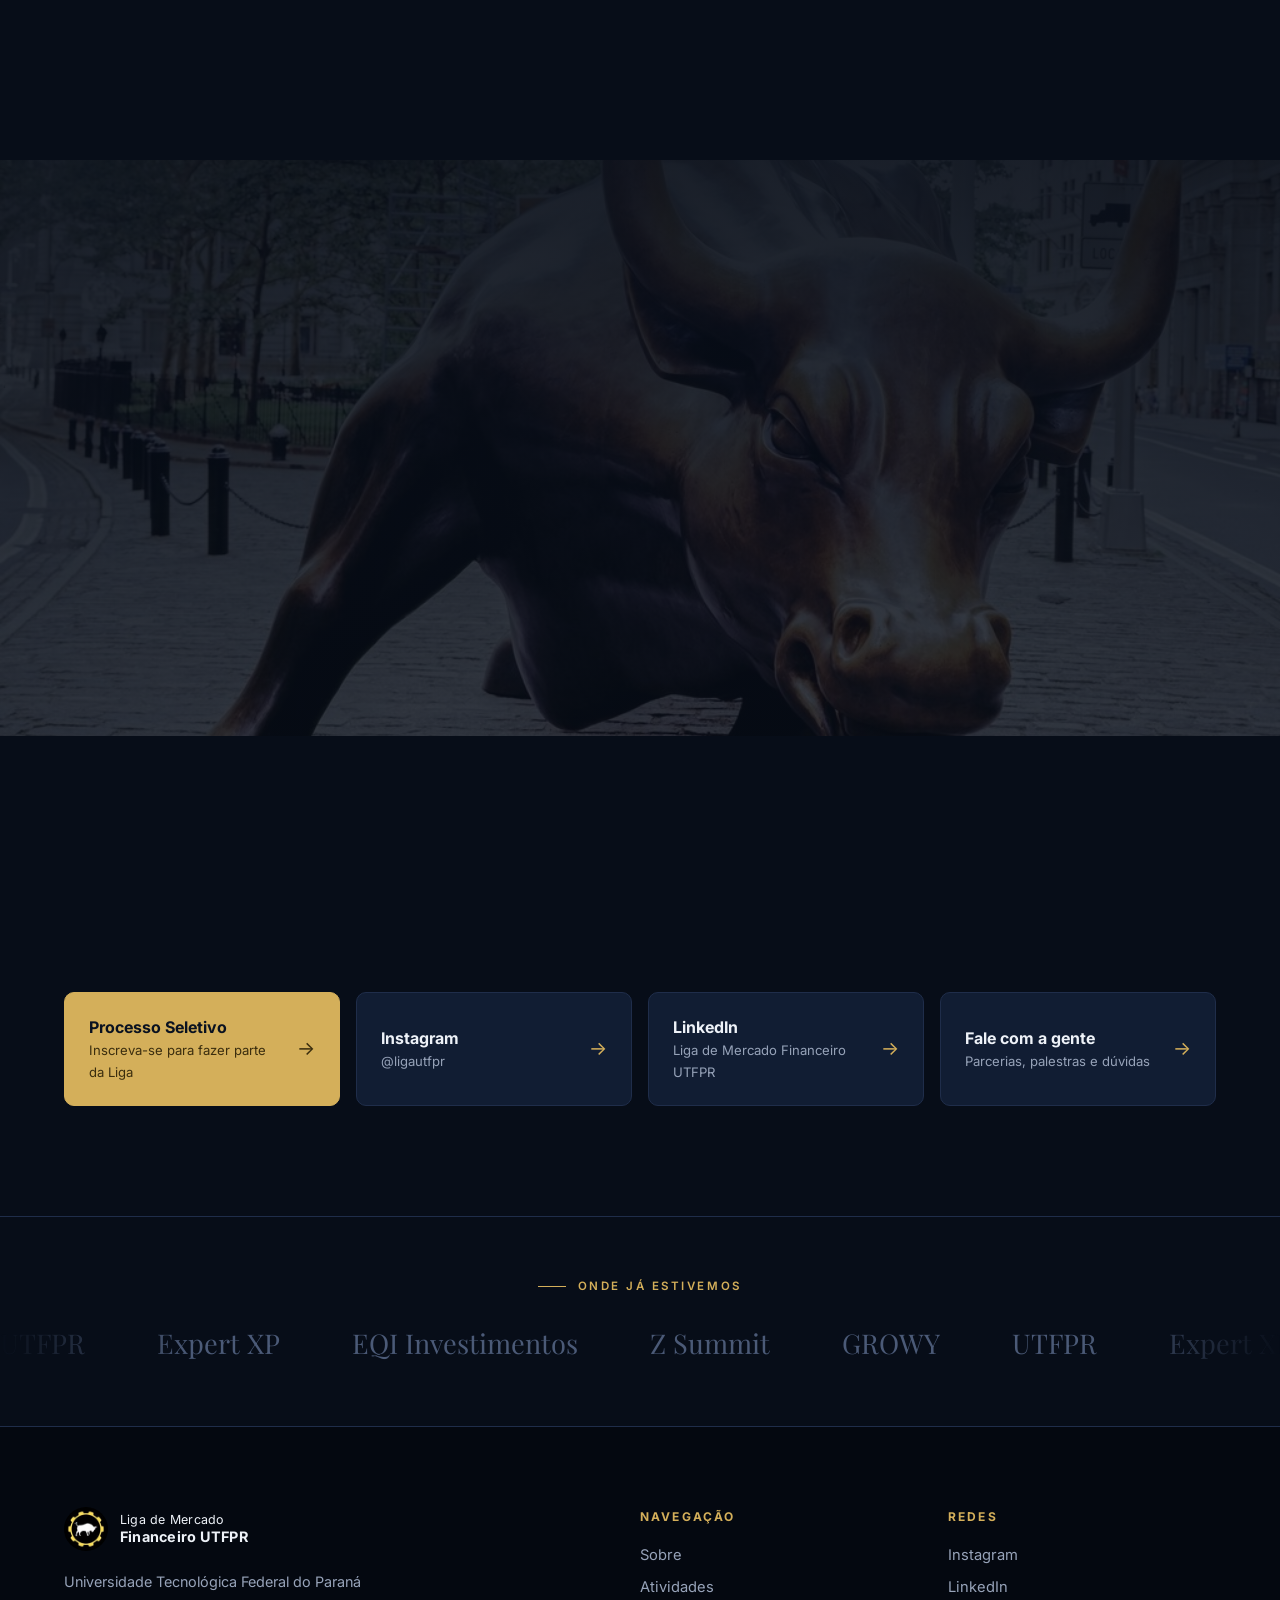
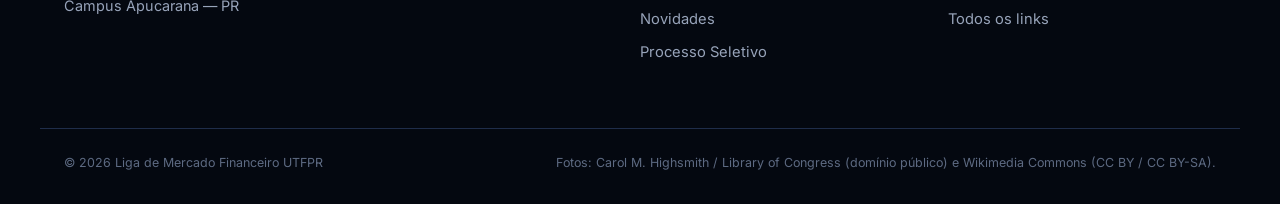
==== commit 86c430f8: "Refactor code structure for improved readability and maintainability" ====
--- a/index.html
+++ b/index.html
@@ -10,6 +10,7 @@
 <meta property="og:image" content="img/touro.jpg">
 <link rel="preconnect" href="https://fonts.googleapis.com">
 <link href="https://fonts.googleapis.com/css2?family=Inter:wght@300;400;500;600;700&family=Playfair+Display:ital,wght@0,500;0,700;1,500&display=swap" rel="stylesheet">
+<link rel="icon" href="img/instagram/perfil.jpg">
 <link rel="stylesheet" href="style.css">
 </head>
 <body>
@@ -17,7 +18,7 @@
 <!-- ============ NAV ============ -->
 <header class="nav" id="nav">
   <div class="container nav-inner">
-    <a href="#inicio" class="logo"><span class="logo-mark">L</span><span class="logo-text">Liga de Mercado<br><strong>Financeiro UTFPR</strong></span></a>
+    <a href="#inicio" class="logo"><img class="logo-mark" src="img/instagram/perfil.jpg" alt="Logo da Liga"><span class="logo-text">Liga de Mercado<br><strong>Financeiro UTFPR</strong></span></a>
     <nav class="links" id="menu">
       <a href="#sobre">Sobre</a>
       <a href="#atividades">Atividades</a>
@@ -79,7 +80,7 @@
     <div class="stat"><strong data-count="2021">2021</strong><span>Ano de fundação</span></div>
     <div class="stat"><strong data-count="26" data-prefix="+">+26</strong><span>Membros ativos</span></div>
     <div class="stat"><strong data-count="3">3</strong><span>Imersões nacionais em 2025</span></div>
-    <div class="stat"><strong data-count="4">4</strong><span>Núcleos de atuação</span></div>
+    <div class="stat"><strong data-count="5">5</strong><span>Núcleos de atuação</span></div>
   </div>
 </section>
 
@@ -142,11 +143,12 @@
       <h2>Núcleos de trabalho</h2>
       <p class="muted">A cada semestre, os membros se dividem em núcleos que desenvolvem projetos práticos.</p>
     </div>
-    <div class="grid4">
-      <div class="card reveal"><div class="card-icon"><svg viewBox="0 0 24 24"><path d="M3 3v18h18M7 15l4-4 3 3 5-6"/></svg></div><h3>Equity Research</h3><p>Análise fundamentalista e valuation de empresas listadas na B3.</p></div>
-      <div class="card reveal"><div class="card-icon"><svg viewBox="0 0 24 24"><circle cx="12" cy="12" r="9"/><path d="M3 12h18M12 3a14 14 0 0 1 0 18M12 3a14 14 0 0 0 0 18"/></svg></div><h3>Macro &amp; Renda Fixa</h3><p>Cenário econômico, juros, inflação e títulos públicos e privados.</p></div>
-      <div class="card reveal"><div class="card-icon"><svg viewBox="0 0 24 24"><path d="M2 7l10-4 10 4-10 4L2 7z"/><path d="M6 9v5c0 2 3 3 6 3s6-1 6-3V9"/></svg></div><h3>Educação Financeira</h3><p>Conteúdos e palestras para levar finanças a mais pessoas.</p></div>
-      <div class="card reveal"><div class="card-icon"><svg viewBox="0 0 24 24"><path d="M3 11v2a1 1 0 0 0 1 1h2l5 4V6L6 10H4a1 1 0 0 0-1 1z"/><path d="M16 8a5 5 0 0 1 0 8M19 5a9 9 0 0 1 0 14"/></svg></div><h3>Marketing &amp; Eventos</h3><p>Comunicação da Liga, redes sociais e organização de eventos.</p></div>
+    <div class="grid5">
+      <div class="card reveal"><div class="card-icon"><svg viewBox="0 0 24 24"><path d="M3 3v18h18M7 15l4-4 3 3 5-6"/></svg></div><h3>Capital Markets</h3><p>Análise de empresas, valuation, renda fixa e acompanhamento do mercado de capitais brasileiro e internacional.</p></div>
+      <div class="card reveal"><div class="card-icon"><svg viewBox="0 0 24 24"><path d="M4 20V10M10 20V4M16 20v-7M22 20H2"/></svg></div><h3>Quantitative Research &amp; Data Science</h3><p>Modelos quantitativos, programação e ciência de dados aplicados a finanças e investimentos.</p></div>
+      <div class="card reveal"><div class="card-icon"><svg viewBox="0 0 24 24"><circle cx="12" cy="12" r="9"/><path d="M9.5 7.5h4a2 2 0 0 1 0 4h-4zM9.5 11.5h4.5a2 2 0 0 1 0 4H9.5zM9.5 7.5v8M11 6v1.5M11 15.5V17"/></svg></div><h3>Digital Assets</h3><p>Criptoativos, blockchain e as novas fronteiras dos ativos digitais.</p></div>
+      <div class="card reveal"><div class="card-icon"><svg viewBox="0 0 24 24"><path d="M3 11v2a1 1 0 0 0 1 1h2l5 4V6L6 10H4a1 1 0 0 0-1 1z"/><path d="M16 8a5 5 0 0 1 0 8M19 5a9 9 0 0 1 0 14"/></svg></div><h3>Marketing</h3><p>Comunicação da Liga, redes sociais, identidade visual e divulgação de eventos.</p></div>
+      <div class="card reveal"><div class="card-icon"><svg viewBox="0 0 24 24"><circle cx="9" cy="8" r="3.5"/><path d="M2.5 20a6.5 6.5 0 0 1 13 0M16 4.5a3.5 3.5 0 0 1 0 7M18 14a6.5 6.5 0 0 1 3.5 6"/></svg></div><h3>RH</h3><p>Processo seletivo, desenvolvimento dos membros e cultura da Liga.</p></div>
     </div>
   </div>
 </section>
@@ -227,7 +229,7 @@
 <footer class="footer">
   <div class="container footer-grid">
     <div>
-      <a href="#inicio" class="logo"><span class="logo-mark">L</span><span class="logo-text">Liga de Mercado<br><strong>Financeiro UTFPR</strong></span></a>
+      <a href="#inicio" class="logo"><img class="logo-mark" src="img/instagram/perfil.jpg" alt="Logo da Liga"><span class="logo-text">Liga de Mercado<br><strong>Financeiro UTFPR</strong></span></a>
       <p>Universidade Tecnológica Federal do Paraná<br>Campus Apucarana — PR</p>
     </div>
     <div>
--- a/style.css
+++ b/style.css
@@ -30,7 +30,7 @@
 .nav.scrolled{background:rgba(7,13,24,.88);backdrop-filter:blur(14px);padding:12px 0;border-bottom:1px solid var(--line)}
 .nav-inner{display:flex;align-items:center;justify-content:space-between;gap:1rem}
 .logo{display:flex;align-items:center;gap:.75rem;font-size:.78rem;line-height:1.2;letter-spacing:.02em}
-.logo-mark{width:42px;height:42px;border:1.5px solid var(--gold);color:var(--gold);display:grid;place-items:center;font-family:"Playfair Display";font-size:1.45rem;font-weight:700;border-radius:4px}
+.logo-mark{width:44px;height:44px;border-radius:50%;flex-shrink:0;object-fit:cover}
 .logo-text strong{font-weight:700;font-size:.9rem}
 .links{display:flex;gap:1.8rem;align-items:center;font-size:.88rem}
 .links a:not(.btn){position:relative;opacity:.85}
@@ -108,7 +108,9 @@
 .tag{display:inline-block;font-size:.7rem;letter-spacing:.15em;text-transform:uppercase;color:var(--gold);border:1px solid rgba(212,175,90,.5);padding:.25rem .7rem;border-radius:999px;margin-bottom:.9rem}
 
 /* NÚCLEOS */
-.grid4{display:grid;grid-template-columns:repeat(4,1fr);gap:1.2rem}
+.grid5{display:grid;grid-template-columns:repeat(6,1fr);gap:1.2rem}
+.grid5 .card{grid-column:span 2}
+.grid5 .card:nth-child(n+4){grid-column:span 3}
 .card{background:var(--card);border:1px solid var(--line);padding:2rem 1.7rem;border-radius:var(--radius);transition:.4s var(--ease)}
 .card:hover{transform:translateY(-6px);border-color:rgba(212,175,90,.5);box-shadow:0 20px 40px rgba(0,0,0,.3)}
 .card p{color:var(--muted);font-size:.93rem}
@@ -128,12 +130,14 @@
 .news.widget{display:block}
 
 /* INSTAGRAM */
-.insta{display:grid;grid-template-columns:repeat(6,1fr);gap:.6rem}
-.insta a{position:relative;aspect-ratio:1;overflow:hidden;border-radius:6px;background:var(--card)}
+.insta{display:grid;grid-template-columns:repeat(6,1fr);gap:.7rem}
+.insta a{position:relative;aspect-ratio:4/5;overflow:hidden;border-radius:8px;background:var(--card)}
 .insta img{width:100%;height:100%;object-fit:cover;transition:transform .6s var(--ease)}
-.insta a::after{content:"";position:absolute;inset:0;background:rgba(7,13,24,.55) url("data:image/svg+xml,%3Csvg xmlns='http://www.w3.org/2000/svg' viewBox='0 0 24 24' fill='none' stroke='%23d4af5a' stroke-width='1.6'%3E%3Crect x='3' y='3' width='18' height='18' rx='5'/%3E%3Ccircle cx='12' cy='12' r='4'/%3E%3Ccircle cx='17.5' cy='6.5' r='.8' fill='%23d4af5a'/%3E%3C/svg%3E") center/32px no-repeat;opacity:0;transition:.3s}
-.insta a:hover img{transform:scale(1.08)}
-.insta a:hover::after{opacity:1}
+.insta a::after{content:"";position:absolute;inset:0;background:linear-gradient(0deg,rgba(7,13,24,.95) 10%,rgba(7,13,24,.2) 60%);opacity:0;transition:.35s}
+.insta-cap{position:absolute;left:0;right:0;bottom:0;padding:1rem;font-size:.8rem;line-height:1.4;z-index:1;opacity:0;transform:translateY(10px);transition:.35s}
+.insta a:hover img{transform:scale(1.06)}
+.insta a:hover::after,.insta a:hover .insta-cap{opacity:1;transform:none}
+.insta a.is-video::before{content:"";position:absolute;top:10px;right:10px;width:22px;height:22px;z-index:1;background:url("data:image/svg+xml,%3Csvg xmlns='http://www.w3.org/2000/svg' viewBox='0 0 24 24' fill='white'%3E%3Cpath d='M8 5v14l11-7z'/%3E%3C/svg%3E") center/contain no-repeat;filter:drop-shadow(0 1px 3px rgba(0,0,0,.6))}
 
 /* EQUIPE */
 .team-photo{border-radius:var(--radius);overflow:hidden;margin-bottom:3rem}
@@ -191,8 +195,11 @@
   .about-img{max-width:520px}
   .about-badge{right:16px}
   .activities,.news{grid-template-columns:1fr 1fr}
-  .grid4{grid-template-columns:1fr 1fr}
+  .grid5{grid-template-columns:1fr 1fr}
+  .grid5 .card,.grid5 .card:nth-child(n+4){grid-column:auto}
+  .grid5 .card:last-child{grid-column:1/-1}
   .insta{grid-template-columns:repeat(3,1fr)}
+  .insta-cap{display:none}
   .footer-grid{grid-template-columns:1fr 1fr}
   .footer-grid>div:first-child{grid-column:1/-1}
   .menu-btn{display:block;z-index:2}
@@ -205,7 +212,7 @@
   .section{padding:80px 0}
   .stats-grid{grid-template-columns:1fr 1fr;gap:1.5rem 0}
   .stat:nth-child(3){border-left:0}
-  .activities,.news,.grid4{grid-template-columns:1fr}
+  .activities,.news,.grid5{grid-template-columns:1fr}
   .activity{min-height:340px}
   .team{grid-template-columns:1fr 1fr;gap:1rem}
   .footer-grid{grid-template-columns:1fr}
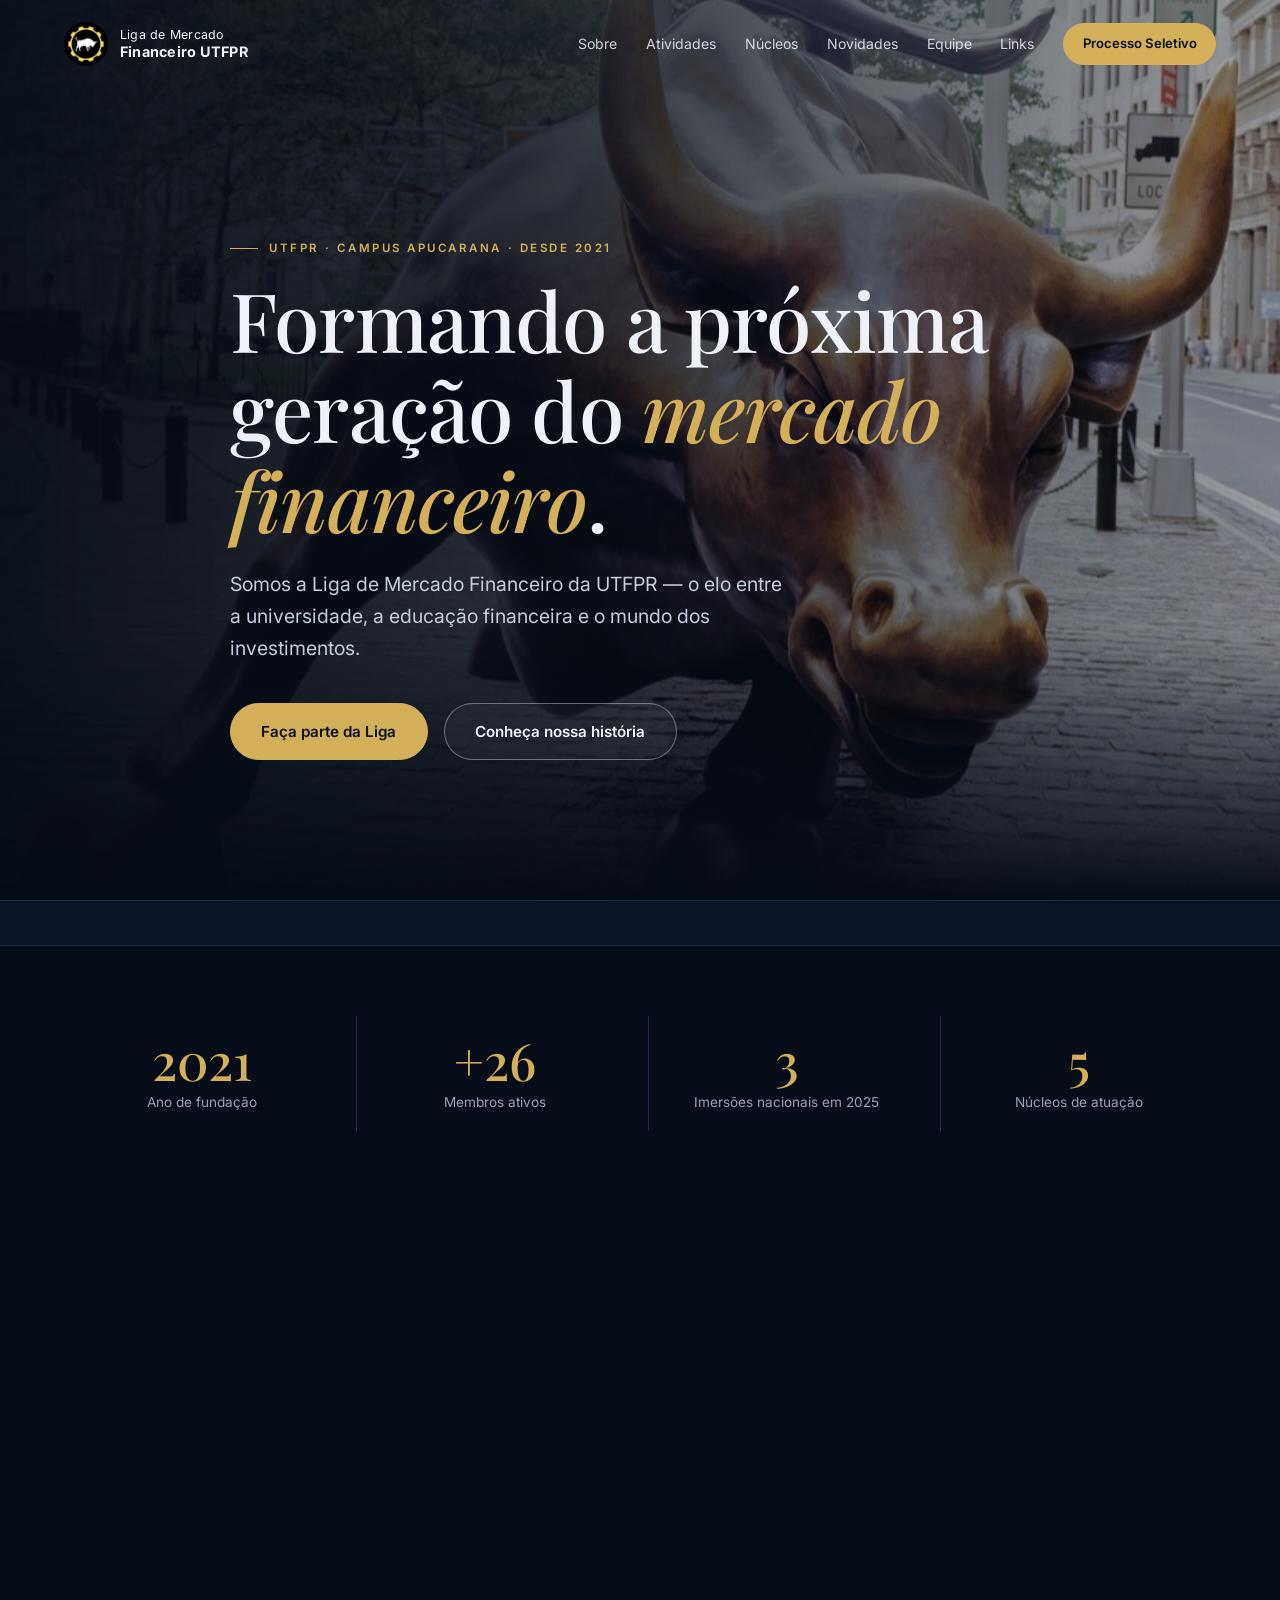
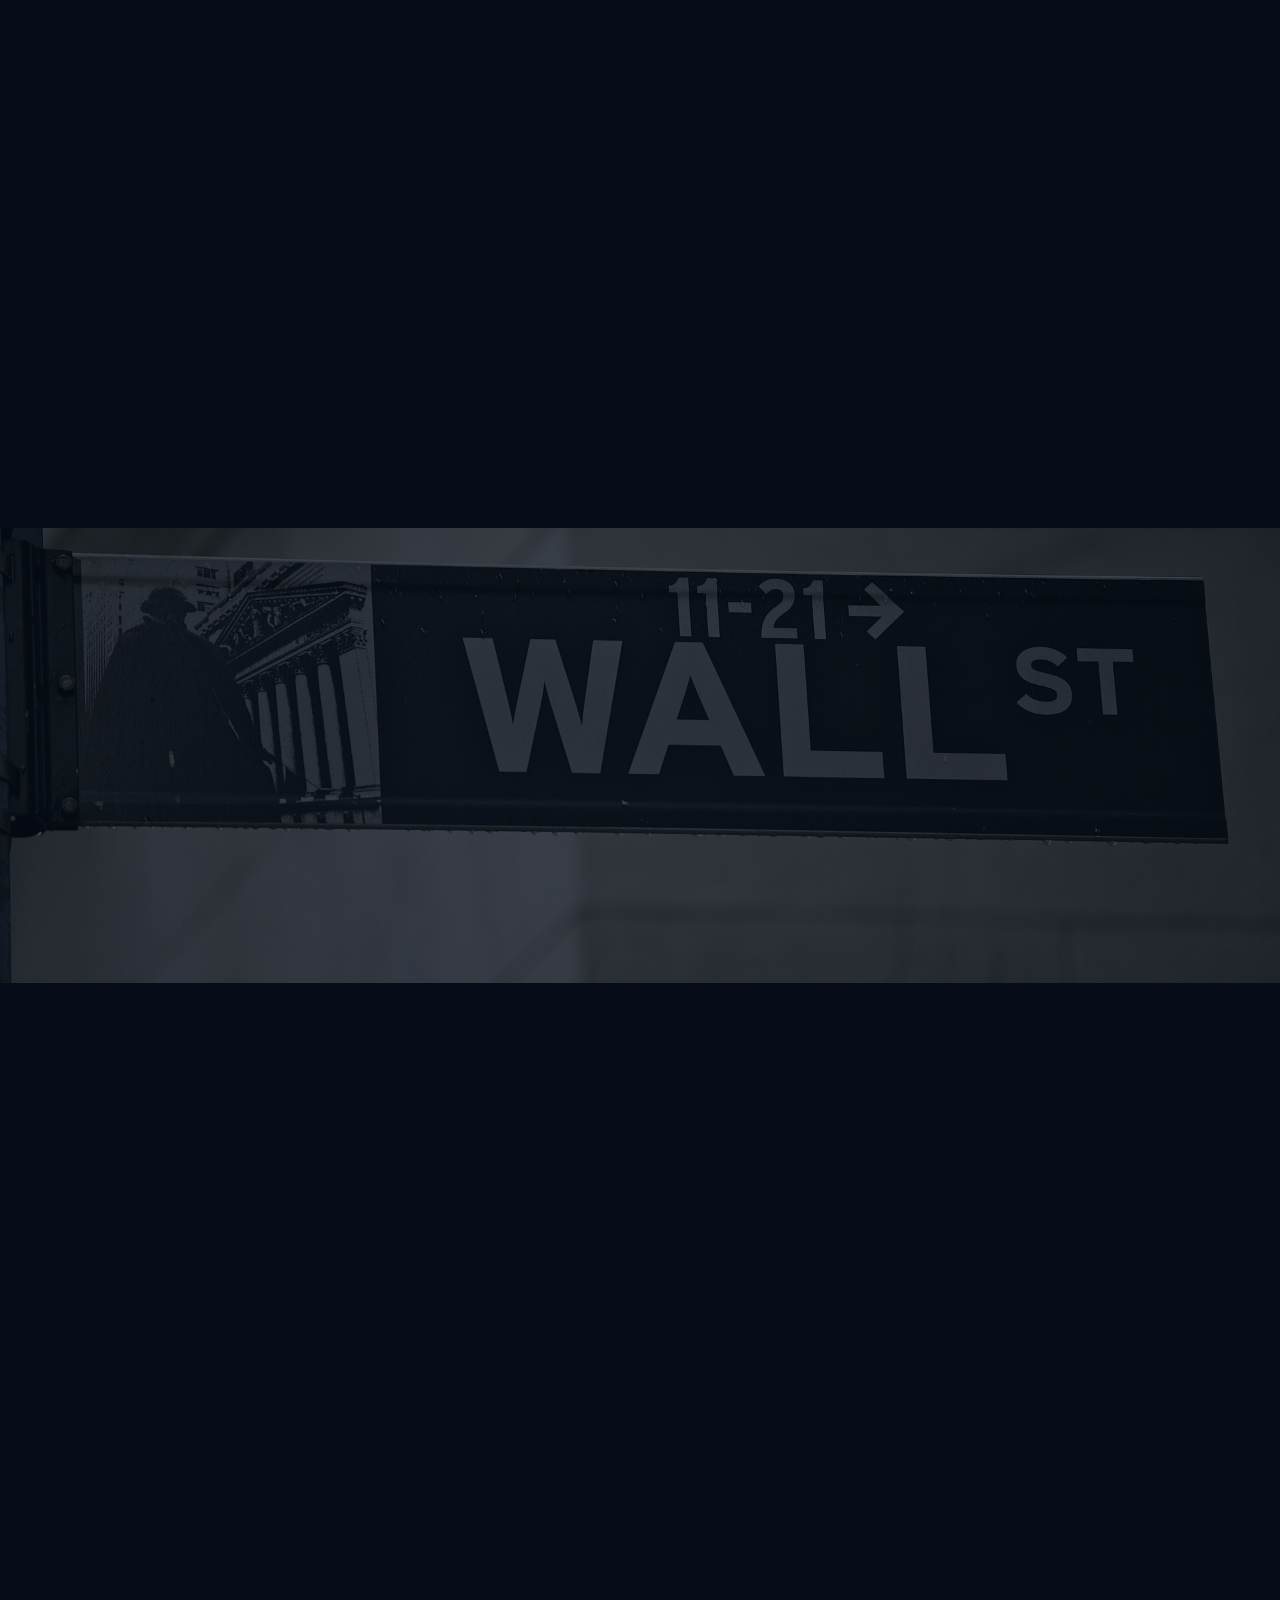
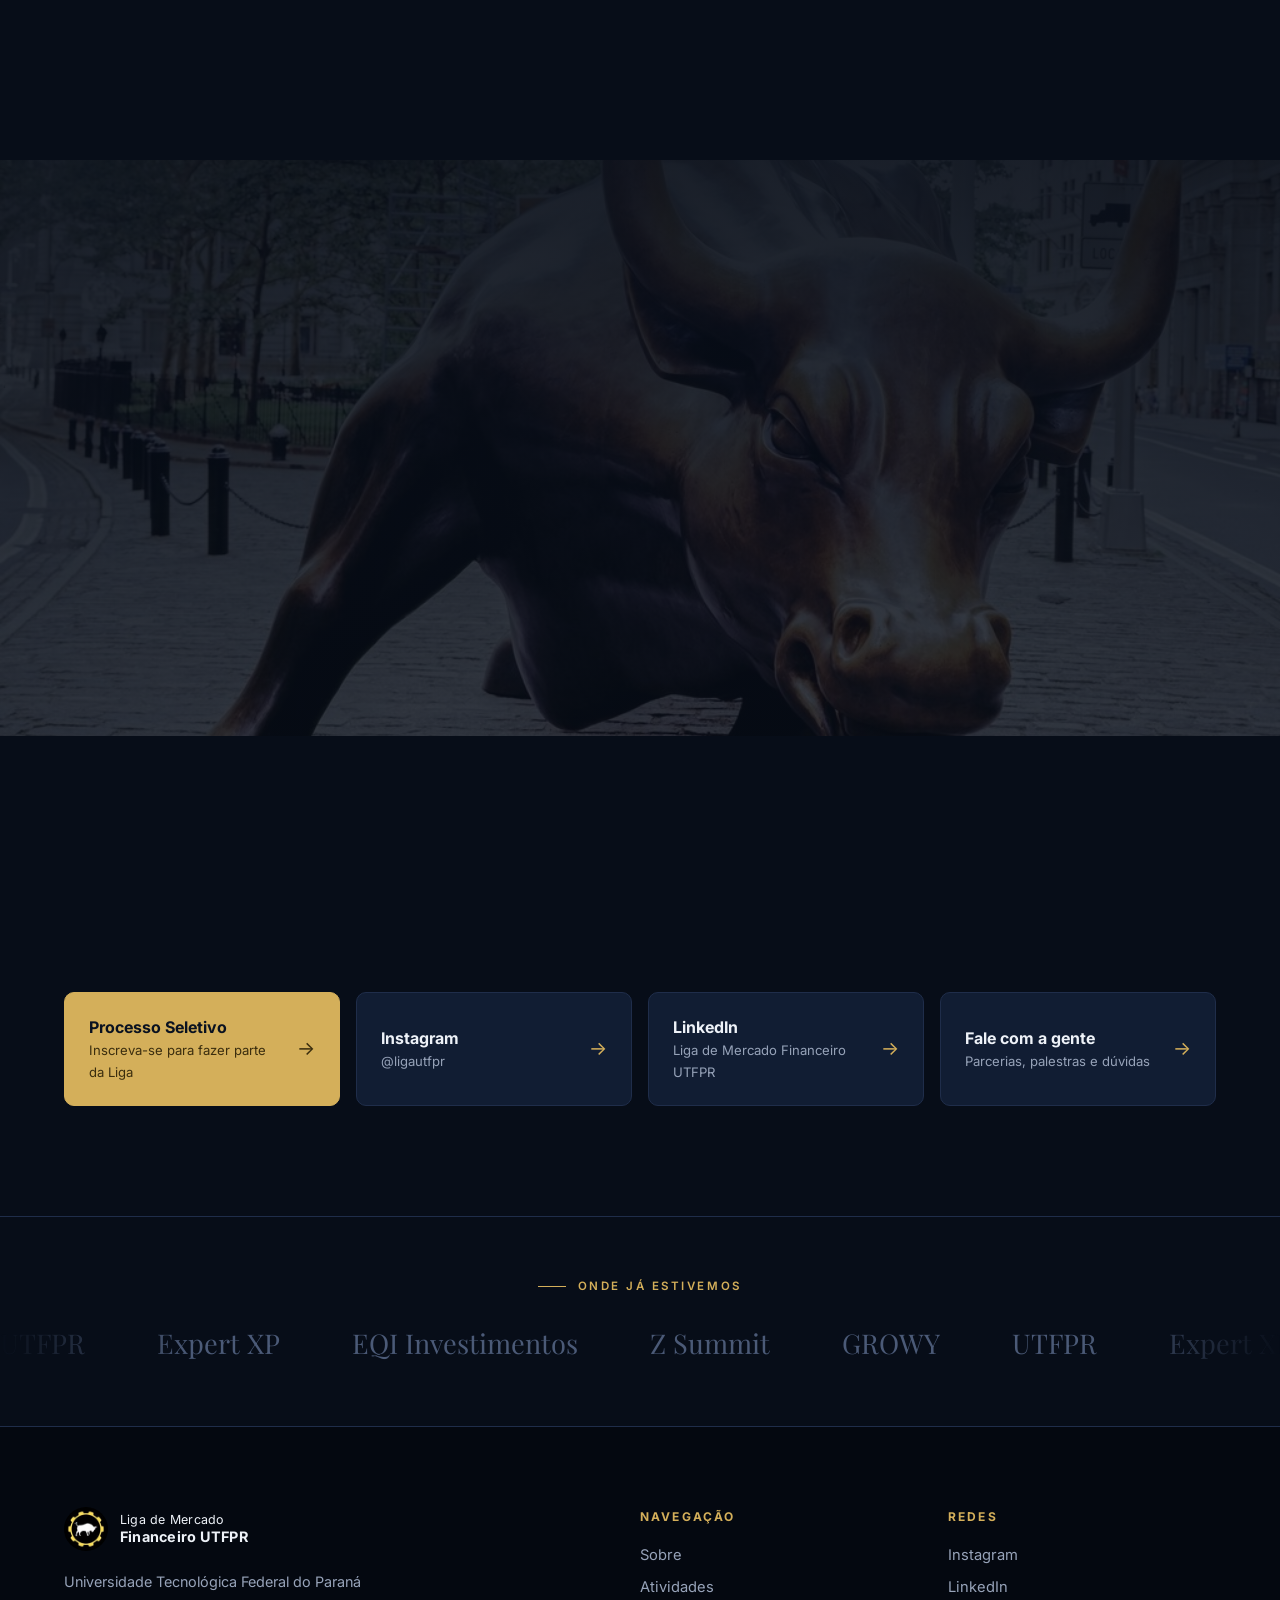
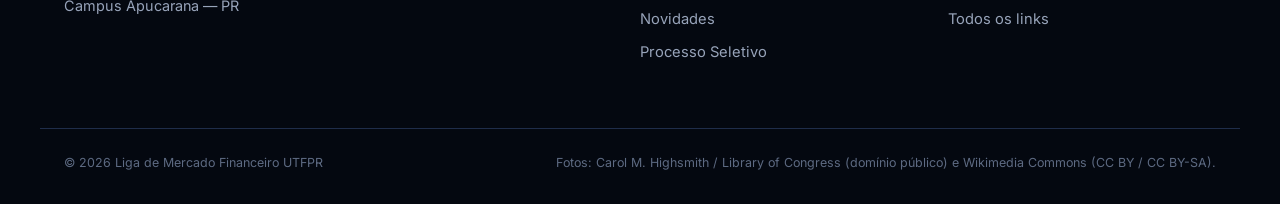
==== commit 13cedac6: "refactor: remove unused scroll hint element and related styles" ====
--- a/index.html
+++ b/index.html
@@ -45,7 +45,6 @@
       <a href="#sobre" class="btn btn-ghost">Conheça nossa história</a>
     </div>
   </div>
-  <a href="#sobre" class="scroll-hint" aria-label="Rolar para baixo"><span></span></a>
 </section>
 
 <!-- Cotações reais (TradingView) -->
--- a/style.css
+++ b/style.css
@@ -56,9 +56,6 @@
 .fade-up{opacity:0;transform:translateY(24px);animation:up 1s var(--ease) forwards}
 .d1{animation-delay:.15s}.d2{animation-delay:.3s}.d3{animation-delay:.45s}
 @keyframes up{to{opacity:1;transform:none}}
-.scroll-hint{position:absolute;bottom:34px;left:50%;transform:translateX(-50%);width:24px;height:40px;border:1.5px solid rgba(255,255,255,.4);border-radius:14px}
-.scroll-hint span{position:absolute;left:50%;top:8px;width:3px;height:8px;margin-left:-1.5px;background:var(--gold);border-radius:2px;animation:sh 1.8s infinite}
-@keyframes sh{0%{opacity:0;transform:translateY(0)}40%{opacity:1}100%{opacity:0;transform:translateY(14px)}}
 
 .ticker{background:var(--bg2);border-block:1px solid var(--line);min-height:46px}
 
